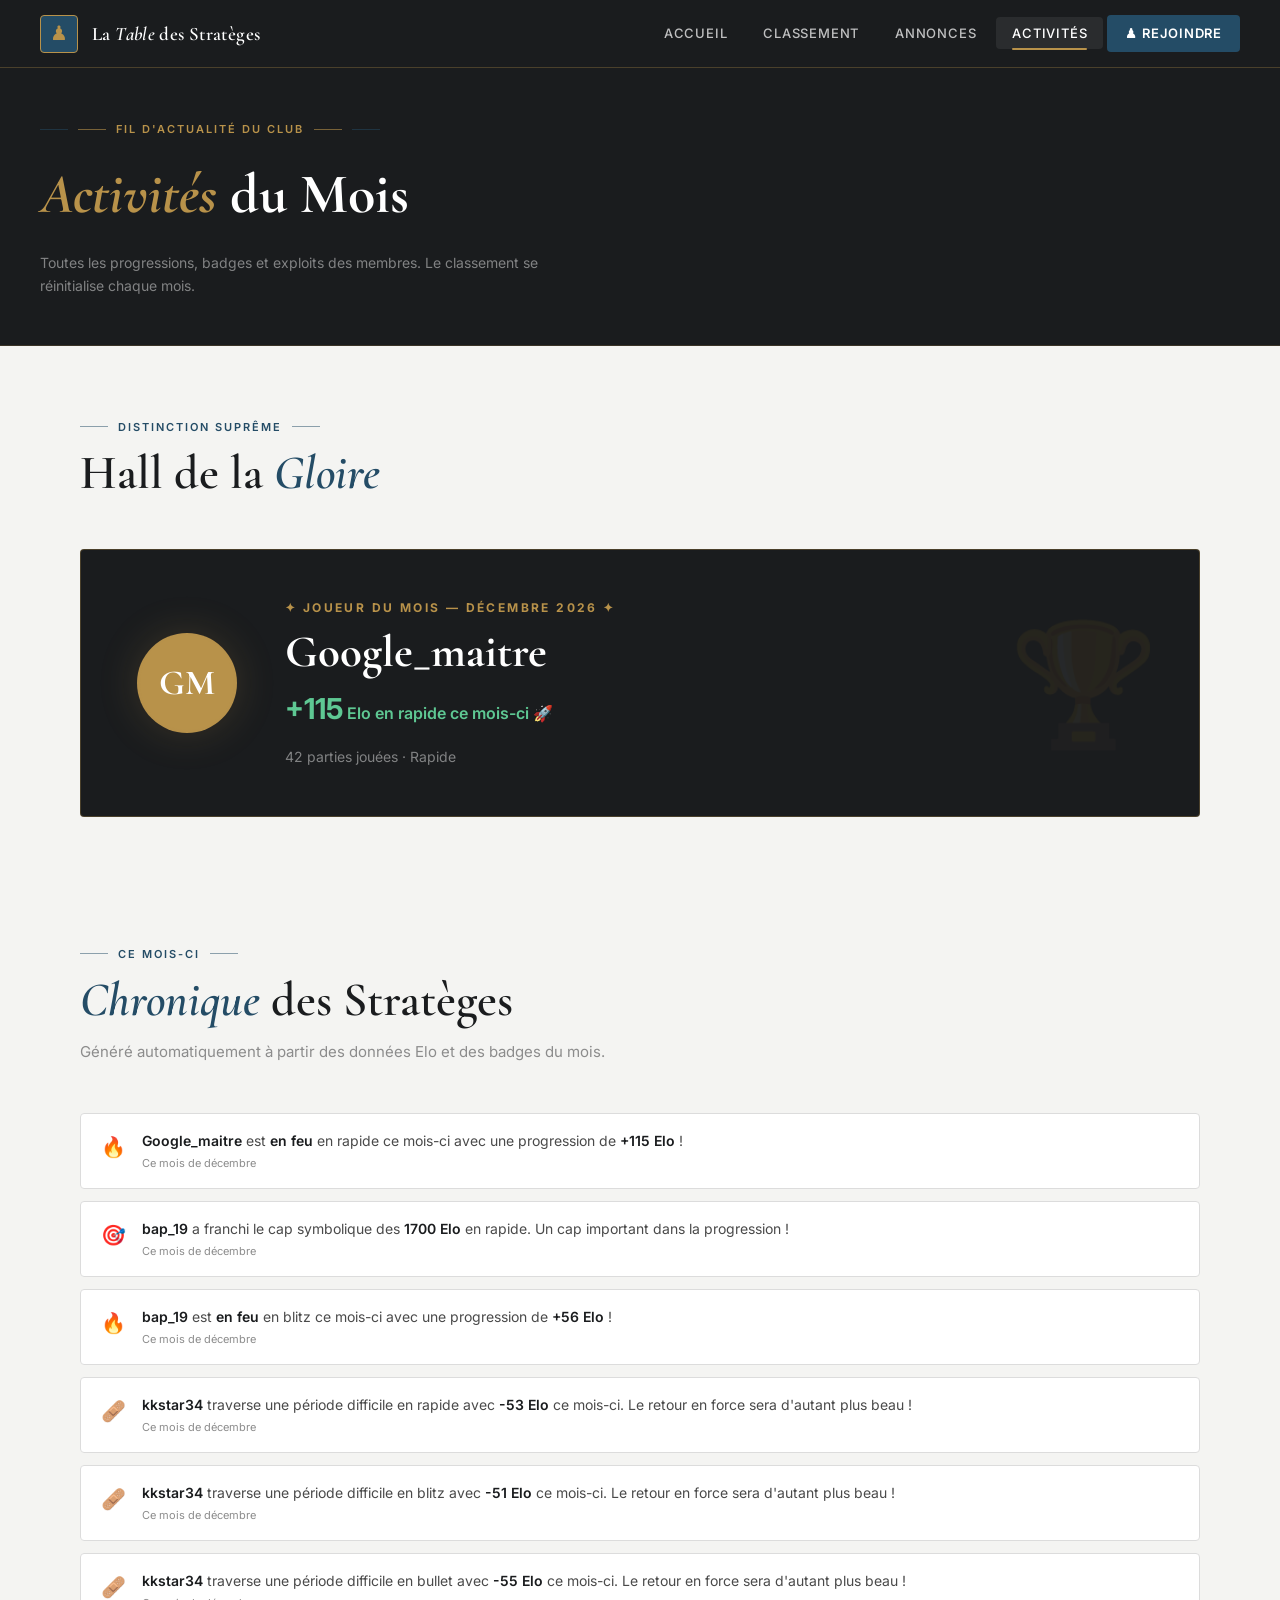
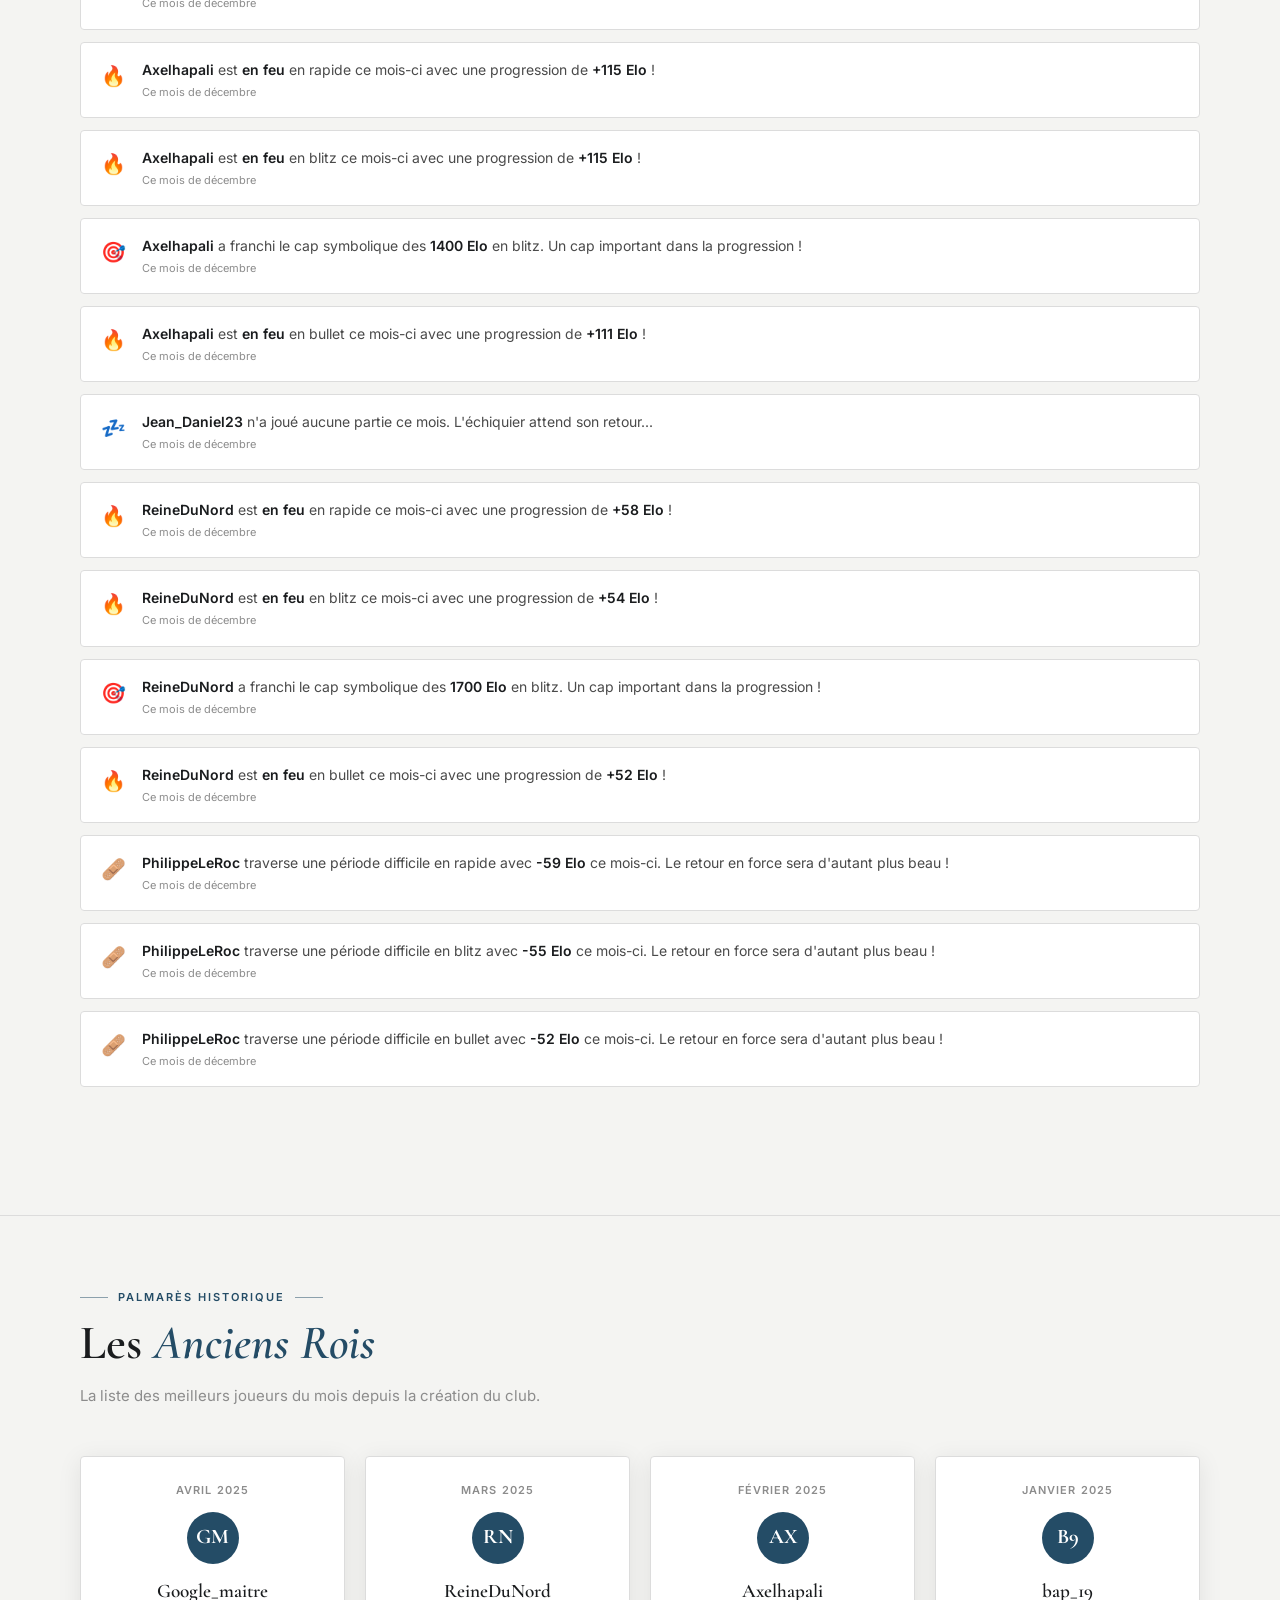
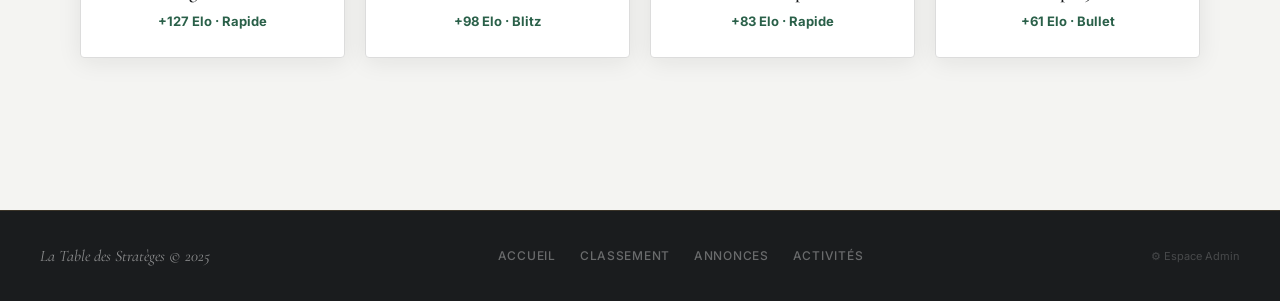
==== activites.html @ 8820d076 "Add files via upload" ====
<!DOCTYPE html>
<html lang="fr">
<head>
  <meta charset="UTF-8">
  <meta name="viewport" content="width=device-width, initial-scale=1.0">
  <title>Activités — La Table des Stratèges</title>
  <meta name="description" content="Flux d'activités mensuel, joueur du mois et hall de la gloire du club.">
  <link rel="stylesheet" href="style.css">
  <link rel="icon" type="image/svg+xml" href="data:image/svg+xml,<svg xmlns='http://www.w3.org/2000/svg' viewBox='0 0 100 100'><text y='.9em' font-size='90'>♟</text></svg>">
</head>
<body>

  <!-- ── NAVBAR ── -->
  <nav class="navbar" role="navigation" aria-label="Navigation principale">
    <div class="navbar-brand">
      <div class="navbar-logo-icon">♟</div>
      <span class="navbar-title">La <em>Table</em> des Stratèges</span>
    </div>
    <button class="navbar-toggle" id="navbar-toggle" aria-label="Menu">☰</button>
    <ul class="navbar-nav" id="navbar-nav">
      <li><a href="index.html">Accueil</a></li>
      <li><a href="classement.html">Classement</a></li>
      <li><a href="annonces.html">Annonces</a></li>
      <li><a href="activites.html">Activités</a></li>
      <li><a href="index.html#whatsapp" class="navbar-cta btn">♟ Rejoindre</a></li>
    </ul>
  </nav>

  <!-- ── EN-TÊTE ── -->
  <div style="background:var(--noir);padding:52px 40px 48px;border-bottom:1px solid rgba(184,146,74,0.2);">
    <div style="max-width:1200px;margin:0 auto;">
      <div class="section-eyebrow" style="color:var(--or);">
        <span style="background:var(--or);width:28px;height:1px;display:inline-block;opacity:.6;"></span>
        Fil d'actualité du club
        <span style="background:var(--or);width:28px;height:1px;display:inline-block;opacity:.6;"></span>
      </div>
      <h1 style="font-family:var(--font-titre);font-size:clamp(2.2rem,5vw,3.5rem);font-weight:700;color:#fff;margin-top:8px;">
        <em style="color:var(--or);font-style:italic;">Activités</em> du Mois
      </h1>
      <p style="color:rgba(255,255,255,0.45);margin-top:10px;font-size:14px;max-width:540px;">
        Toutes les progressions, badges et exploits des membres. Le classement se réinitialise chaque mois.
      </p>
    </div>
  </div>

  <!-- ── JOUEUR DU MOIS ── -->
  <section class="section" style="padding-bottom:0;" aria-labelledby="jdm-heading">
    <div class="container">
      <div class="section-header">
        <div class="section-eyebrow">Distinction suprême</div>
        <h2 class="section-title" id="jdm-heading">
          Hall de la <em>Gloire</em>
        </h2>
      </div>
      <div class="js-zone" id="jdm-container">
        <div style="text-align:center;padding:40px;color:var(--gris-moyen);font-style:italic;">
          Calcul du joueur du mois…
        </div>
      </div>
    </div>
  </section>

  <!-- ── FLUX D'ACTIVITÉ ── -->
  <section class="section" aria-labelledby="flux-heading">
    <div class="container">
      <div class="section-header">
        <div class="section-eyebrow">Ce mois-ci</div>
        <h2 class="section-title" id="flux-heading">
          <em>Chronique</em> des Stratèges
        </h2>
        <p style="color:var(--gris-moyen);margin-top:12px;">
          Généré automatiquement à partir des données Elo et des badges du mois.
        </p>
      </div>
      <div class="activity-feed js-zone" id="flux-activite">
        <div style="text-align:center;padding:40px;color:var(--gris-moyen);font-style:italic;">
          Chargement du flux…
        </div>
      </div>
    </div>
  </section>

  <div class="divider"></div>

  <!-- ── ANCIENS ROIS ── -->
  <section class="section" aria-labelledby="anciens-heading">
    <div class="container">
      <div class="section-header">
        <div class="section-eyebrow">Palmarès historique</div>
        <h2 class="section-title" id="anciens-heading">
          Les <em>Anciens Rois</em>
        </h2>
        <p style="color:var(--gris-moyen);margin-top:12px;">
          La liste des meilleurs joueurs du mois depuis la création du club.
        </p>
      </div>
      <div class="hall-grid js-zone" id="anciens-rois">
        <div style="text-align:center;padding:40px;color:var(--gris-moyen);font-style:italic;grid-column:1/-1;">
          Chargement du palmarès…
        </div>
      </div>
    </div>
  </section>

  <!-- ── FOOTER ── -->
  <footer role="contentinfo">
    <div class="footer-inner">
      <span class="footer-brand">La Table des Stratèges © 2025</span>
      <ul class="footer-links">
        <li><a href="index.html">Accueil</a></li>
        <li><a href="classement.html">Classement</a></li>
        <li><a href="annonces.html">Annonces</a></li>
        <li><a href="activites.html">Activités</a></li>
      </ul>
      <a href="admin.html" class="footer-admin">⚙ Espace Admin</a>
    </div>
  </footer>

  <script src="script.js"></script>
</body>
</html>
---- style.css ----
/* ===================================================================
   LA TABLE DES STRATÈGES — style.css
   Direction Artistique : Néo-Classique Premium
   =================================================================== */

@import url('https://fonts.googleapis.com/css2?family=Cormorant+Garamond:ital,wght@0,300;0,400;0,500;0,600;0,700;1,300;1,400;1,500;1,600;1,700&family=Inter:wght@300;400;500;600;700&display=swap');

/* ── Variables ── */
:root {
  --noir: #1A1C1E;
  --creme: #F4F4F2;
  --bleu: #244C66;
  --bleu-hover: #31668A;
  --bleu-light: #E8F0F6;
  --or: #B8924A;
  --or-light: #D4AC6E;
  --gris-clair: #DCDCDC;
  --gris-moyen: #8C8C8C;
  --gris-text: #4A4A4A;
  --rouge: #8B2635;
  --vert: #2A6049;
  --font-titre: 'Cormorant Garamond', serif;
  --font-corps: 'Inter', sans-serif;
  --ombre: 0 4px 24px rgba(26, 28, 30, 0.08);
  --ombre-forte: 0 8px 40px rgba(26, 28, 30, 0.16);
  --transition: all 0.28s cubic-bezier(0.4, 0, 0.2, 1);
}

/* ── Reset & Base ── */
*, *::before, *::after { box-sizing: border-box; margin: 0; padding: 0; }

html { scroll-behavior: smooth; }

body {
  font-family: var(--font-corps);
  background-color: var(--creme);
  color: var(--gris-text);
  font-size: 15px;
  line-height: 1.65;
  min-height: 100vh;
  -webkit-font-smoothing: antialiased;
}

img { max-width: 100%; display: block; }
a { text-decoration: none; color: inherit; }

/* ── Scrollbar ── */
::-webkit-scrollbar { width: 6px; }
::-webkit-scrollbar-track { background: var(--creme); }
::-webkit-scrollbar-thumb { background: var(--bleu); border-radius: 3px; }

/* ============================
   NAVBAR
   ============================ */
.navbar {
  position: sticky;
  top: 0;
  z-index: 1000;
  background: var(--noir);
  border-bottom: 1px solid rgba(184, 146, 74, 0.3);
  padding: 0 40px;
  height: 68px;
  display: flex;
  align-items: center;
  justify-content: space-between;
  backdrop-filter: blur(10px);
}

.navbar-brand {
  display: flex;
  align-items: center;
  gap: 14px;
}

.navbar-logo-icon {
  width: 38px;
  height: 38px;
  background: var(--bleu);
  border: 1px solid var(--or);
  display: flex;
  align-items: center;
  justify-content: center;
  font-size: 20px;
  color: var(--or);
  border-radius: 4px;
  flex-shrink: 0;
}

.navbar-title {
  font-family: var(--font-titre);
  font-size: 19px;
  font-weight: 600;
  color: #fff;
  letter-spacing: 0.02em;
  white-space: nowrap;
}

.navbar-title span {
  color: var(--or);
  font-style: italic;
}

.navbar-nav {
  display: flex;
  align-items: center;
  gap: 4px;
  list-style: none;
}

.navbar-nav a {
  font-family: var(--font-corps);
  font-size: 13px;
  font-weight: 500;
  color: rgba(255,255,255,0.72);
  letter-spacing: 0.06em;
  text-transform: uppercase;
  padding: 8px 16px;
  border-radius: 4px;
  transition: var(--transition);
  position: relative;
}

.navbar-nav a:hover,
.navbar-nav a.active {
  color: #fff;
  background: rgba(255,255,255,0.07);
}

.navbar-nav a.active::after {
  content: '';
  position: absolute;
  bottom: -1px;
  left: 16px;
  right: 16px;
  height: 2px;
  background: var(--or);
  border-radius: 2px;
}

.navbar-cta {
  background: var(--bleu) !important;
  color: #fff !important;
  font-weight: 600 !important;
  padding: 8px 18px !important;
}

.navbar-cta:hover {
  background: var(--bleu-hover) !important;
}

/* Menu hamburger mobile */
.navbar-toggle {
  display: none;
  background: none;
  border: none;
  cursor: pointer;
  color: #fff;
  font-size: 22px;
  padding: 4px;
}

/* ============================
   FOOTER
   ============================ */
footer {
  background: var(--noir);
  border-top: 1px solid rgba(184, 146, 74, 0.2);
  padding: 32px 40px;
  margin-top: 80px;
}

.footer-inner {
  max-width: 1200px;
  margin: 0 auto;
  display: flex;
  align-items: center;
  justify-content: space-between;
  gap: 20px;
  flex-wrap: wrap;
}

.footer-brand {
  font-family: var(--font-titre);
  font-size: 16px;
  font-style: italic;
  color: rgba(255,255,255,0.5);
}

.footer-links {
  display: flex;
  gap: 24px;
  list-style: none;
}

.footer-links a {
  font-size: 12px;
  font-weight: 500;
  color: rgba(255,255,255,0.35);
  letter-spacing: 0.06em;
  text-transform: uppercase;
  transition: var(--transition);
}

.footer-links a:hover {
  color: var(--or);
}

.footer-admin {
  font-size: 11px;
  color: rgba(255,255,255,0.2);
  transition: var(--transition);
}

.footer-admin:hover {
  color: rgba(255,255,255,0.5);
}

/* ============================
   LAYOUT HELPERS
   ============================ */
.container {
  max-width: 1200px;
  margin: 0 auto;
  padding: 0 40px;
}

.section {
  padding: 72px 0;
}

.section-header {
  margin-bottom: 48px;
}

.section-eyebrow {
  font-family: var(--font-corps);
  font-size: 11px;
  font-weight: 600;
  letter-spacing: 0.18em;
  text-transform: uppercase;
  color: var(--bleu);
  margin-bottom: 10px;
  display: flex;
  align-items: center;
  gap: 10px;
}

.section-eyebrow::before,
.section-eyebrow::after {
  content: '';
  display: block;
  height: 1px;
  width: 28px;
  background: var(--bleu);
  opacity: 0.5;
}

.section-title {
  font-family: var(--font-titre);
  font-size: clamp(2rem, 4vw, 3rem);
  font-weight: 600;
  color: var(--noir);
  line-height: 1.15;
}

.section-title em {
  font-style: italic;
  color: var(--bleu);
}

.divider {
  height: 1px;
  background: var(--gris-clair);
  margin: 0;
}

/* ============================
   BOUTONS
   ============================ */
.btn {
  display: inline-flex;
  align-items: center;
  gap: 8px;
  font-family: var(--font-corps);
  font-size: 13px;
  font-weight: 600;
  letter-spacing: 0.07em;
  text-transform: uppercase;
  border-radius: 4px;
  padding: 13px 28px;
  cursor: pointer;
  border: none;
  transition: var(--transition);
  white-space: nowrap;
}

.btn-primary {
  background: var(--bleu);
  color: #fff;
}

.btn-primary:hover {
  background: var(--bleu-hover);
  transform: translateY(-1px);
  box-shadow: 0 6px 20px rgba(36, 76, 102, 0.4);
}

.btn-outline {
  background: transparent;
  color: var(--bleu);
  border: 1px solid var(--bleu);
}

.btn-outline:hover {
  background: var(--bleu);
  color: #fff;
}

.btn-gold {
  background: var(--or);
  color: #fff;
}

.btn-gold:hover {
  background: var(--or-light);
  transform: translateY(-1px);
}

.btn-lg {
  font-size: 14px;
  padding: 16px 36px;
}

/* ============================
   HERO SECTION
   ============================ */
.hero {
  background: var(--noir);
  padding: 100px 40px 90px;
  position: relative;
  overflow: hidden;
}

.hero::before {
  content: '♟';
  position: absolute;
  right: -40px;
  top: 50%;
  transform: translateY(-50%);
  font-size: 500px;
  color: rgba(255,255,255,0.02);
  line-height: 1;
  pointer-events: none;
  user-select: none;
}

.hero-pattern {
  position: absolute;
  inset: 0;
  background-image: 
    linear-gradient(rgba(184,146,74,0.04) 1px, transparent 1px),
    linear-gradient(90deg, rgba(184,146,74,0.04) 1px, transparent 1px);
  background-size: 60px 60px;
  pointer-events: none;
}

.hero-inner {
  max-width: 1200px;
  margin: 0 auto;
  position: relative;
  z-index: 1;
}

.hero-eyebrow {
  font-size: 11px;
  font-weight: 600;
  letter-spacing: 0.2em;
  text-transform: uppercase;
  color: var(--or);
  margin-bottom: 20px;
  display: flex;
  align-items: center;
  gap: 12px;
}

.hero-eyebrow span {
  display: inline-block;
  width: 40px;
  height: 1px;
  background: var(--or);
  opacity: 0.6;
}

.hero-title {
  font-family: var(--font-titre);
  font-size: clamp(3rem, 7vw, 5.5rem);
  font-weight: 700;
  color: #fff;
  line-height: 1.05;
  margin-bottom: 28px;
  max-width: 760px;
}

.hero-title em {
  font-style: italic;
  color: var(--or);
}

.hero-quote {
  font-family: var(--font-titre);
  font-size: 1.2rem;
  font-style: italic;
  color: rgba(255,255,255,0.5);
  margin-bottom: 44px;
  max-width: 520px;
  border-left: 2px solid var(--or);
  padding-left: 20px;
}

.hero-quote cite {
  display: block;
  font-family: var(--font-corps);
  font-size: 11px;
  font-style: normal;
  font-weight: 500;
  letter-spacing: 0.1em;
  text-transform: uppercase;
  color: rgba(255,255,255,0.3);
  margin-top: 8px;
}

.hero-actions {
  display: flex;
  gap: 16px;
  flex-wrap: wrap;
  align-items: center;
}

.hero-stat {
  display: flex;
  align-items: center;
  gap: 10px;
  color: rgba(255,255,255,0.45);
  font-size: 13px;
}

.hero-stat strong {
  color: rgba(255,255,255,0.9);
  font-weight: 600;
  font-size: 15px;
}

/* ============================
   PODIUM SECTION (Accueil)
   ============================ */
.podium-grid {
  display: grid;
  grid-template-columns: repeat(3, 1fr);
  gap: 28px;
}

.podium-card {
  background: #fff;
  border: 1px solid var(--gris-clair);
  border-radius: 4px;
  overflow: hidden;
  box-shadow: var(--ombre);
  transition: var(--transition);
}

.podium-card:hover {
  transform: translateY(-4px);
  box-shadow: var(--ombre-forte);
}

.podium-card-header {
  background: var(--noir);
  padding: 14px 20px;
  display: flex;
  align-items: center;
  justify-content: space-between;
}

.podium-cadence-name {
  font-family: var(--font-corps);
  font-size: 11px;
  font-weight: 700;
  letter-spacing: 0.15em;
  text-transform: uppercase;
  color: rgba(255,255,255,0.6);
}

.podium-cadence-icon {
  font-size: 18px;
}

.podium-entries {
  padding: 20px;
  display: flex;
  flex-direction: column;
  gap: 12px;
}

.podium-entry {
  display: flex;
  align-items: center;
  gap: 14px;
  padding: 10px 14px;
  border-radius: 4px;
  background: var(--creme);
  border: 1px solid var(--gris-clair);
}

.podium-entry.rank-1 {
  background: linear-gradient(135deg, #FDF6E3 0%, #F5E6C0 100%);
  border-color: var(--or);
}

.podium-rank {
  font-family: var(--font-titre);
  font-size: 1.4rem;
  font-weight: 700;
  color: var(--gris-moyen);
  min-width: 24px;
}

.podium-entry.rank-1 .podium-rank { color: var(--or); }
.podium-entry.rank-2 .podium-rank { color: var(--gris-moyen); }
.podium-entry.rank-3 .podium-rank { color: #8B6948; }

.podium-avatar {
  width: 36px;
  height: 36px;
  border-radius: 50%;
  background: var(--bleu);
  color: #fff;
  display: flex;
  align-items: center;
  justify-content: center;
  font-size: 11px;
  font-weight: 700;
  flex-shrink: 0;
}

.podium-entry.rank-1 .podium-avatar { background: var(--or); }

.podium-info { flex: 1; min-width: 0; }

.podium-pseudo {
  font-weight: 600;
  font-size: 13px;
  color: var(--noir);
  white-space: nowrap;
  overflow: hidden;
  text-overflow: ellipsis;
}

.podium-elo {
  font-size: 12px;
  color: var(--gris-moyen);
}

/* ============================
   CHAMPIONSHIP SECTION (Accueil)
   ============================ */
.championship-block {
  background: var(--noir);
  border: 1px solid rgba(184,146,74,0.3);
  border-radius: 4px;
  padding: 56px;
  display: grid;
  grid-template-columns: 1fr auto 1fr;
  gap: 40px;
  align-items: center;
  position: relative;
  overflow: hidden;
}

.championship-block::before {
  content: '';
  position: absolute;
  inset: 0;
  background: radial-gradient(ellipse at 50% 0%, rgba(184,146,74,0.06) 0%, transparent 70%);
  pointer-events: none;
}

.champ-slot {
  display: flex;
  flex-direction: column;
  align-items: center;
  text-align: center;
  gap: 16px;
}

.champ-label {
  font-size: 10px;
  font-weight: 700;
  letter-spacing: 0.2em;
  text-transform: uppercase;
  color: var(--or);
  padding: 4px 12px;
  border: 1px solid rgba(184,146,74,0.3);
  border-radius: 2px;
}

.champ-avatar-big {
  width: 88px;
  height: 88px;
  border-radius: 50%;
  background: var(--bleu);
  border: 3px solid var(--or);
  display: flex;
  align-items: center;
  justify-content: center;
  font-family: var(--font-titre);
  font-size: 2rem;
  font-weight: 700;
  color: var(--or);
}

.champ-pseudo {
  font-family: var(--font-titre);
  font-size: 1.8rem;
  font-weight: 700;
  color: #fff;
}

.champ-elo {
  font-size: 13px;
  color: rgba(255,255,255,0.5);
}

.champ-date {
  font-size: 11px;
  color: rgba(255,255,255,0.3);
  font-style: italic;
}

.champ-separator {
  display: flex;
  flex-direction: column;
  align-items: center;
  gap: 12px;
}

.champ-vs {
  font-family: var(--font-titre);
  font-size: 3.5rem;
  font-weight: 700;
  font-style: italic;
  color: rgba(255,255,255,0.15);
  line-height: 1;
}

.champ-vs-line {
  width: 1px;
  height: 80px;
  background: linear-gradient(to bottom, transparent, rgba(184,146,74,0.4), transparent);
}

.challenger-slot {
  border: 2px dashed rgba(255,255,255,0.12);
  border-radius: 4px;
  padding: 32px;
}

.challenger-avatar {
  width: 88px;
  height: 88px;
  border-radius: 50%;
  background: rgba(255,255,255,0.04);
  border: 2px dashed rgba(255,255,255,0.15);
  display: flex;
  align-items: center;
  justify-content: center;
  font-size: 2.5rem;
}

.challenger-text {
  font-family: var(--font-titre);
  font-size: 1rem;
  font-style: italic;
  color: rgba(255,255,255,0.3);
  text-align: center;
  line-height: 1.5;
}

.challenger-tag {
  font-size: 11px;
  font-weight: 600;
  letter-spacing: 0.08em;
  color: var(--bleu-hover);
  background: rgba(36,76,102,0.2);
  border: 1px solid rgba(49,102,138,0.3);
  border-radius: 2px;
  padding: 4px 10px;
}

/* ============================
   CLASSEMENT TABLE
   ============================ */
.tabs {
  display: flex;
  gap: 0;
  border-bottom: 1px solid var(--gris-clair);
  margin-bottom: 32px;
}

.tab-btn {
  font-family: var(--font-corps);
  font-size: 13px;
  font-weight: 600;
  letter-spacing: 0.08em;
  text-transform: uppercase;
  color: var(--gris-moyen);
  background: none;
  border: none;
  border-bottom: 2px solid transparent;
  padding: 14px 28px;
  cursor: pointer;
  transition: var(--transition);
  display: flex;
  align-items: center;
  gap: 8px;
}

.tab-btn:hover {
  color: var(--noir);
}

.tab-btn.active {
  color: var(--bleu);
  border-bottom-color: var(--bleu);
}

.search-bar-wrap {
  position: relative;
  max-width: 320px;
  margin-bottom: 28px;
}

.search-bar {
  width: 100%;
  font-family: var(--font-corps);
  font-size: 14px;
  padding: 10px 16px 10px 40px;
  border: 1px solid var(--gris-clair);
  border-radius: 4px;
  background: #fff;
  color: var(--noir);
  outline: none;
  transition: var(--transition);
}

.search-bar:focus {
  border-color: var(--bleu);
  box-shadow: 0 0 0 3px rgba(36,76,102,0.08);
}

.search-icon {
  position: absolute;
  left: 13px;
  top: 50%;
  transform: translateY(-50%);
  color: var(--gris-moyen);
  font-size: 15px;
  pointer-events: none;
}

.table-wrap {
  background: #fff;
  border: 1px solid var(--gris-clair);
  border-radius: 4px;
  overflow: hidden;
  box-shadow: var(--ombre);
}

table {
  width: 100%;
  border-collapse: collapse;
}

thead th {
  background: var(--noir);
  color: rgba(255,255,255,0.55);
  font-size: 10px;
  font-weight: 700;
  letter-spacing: 0.14em;
  text-transform: uppercase;
  padding: 14px 20px;
  text-align: left;
  white-space: nowrap;
}

tbody tr {
  border-bottom: 1px solid var(--gris-clair);
  transition: var(--transition);
  cursor: default;
}

tbody tr:last-child { border-bottom: none; }

tbody tr:hover {
  background: var(--bleu-light);
}

tbody td {
  padding: 14px 20px;
  font-size: 14px;
  color: var(--gris-text);
  vertical-align: middle;
}

.rank-cell {
  font-family: var(--font-titre);
  font-size: 1.3rem;
  font-weight: 700;
  color: var(--gris-moyen);
  min-width: 50px;
}

.rank-gold { color: var(--or) !important; }
.rank-silver { color: #9E9E9E !important; }
.rank-bronze { color: #8B6948 !important; }

.player-cell {
  display: flex;
  align-items: center;
  gap: 12px;
}

.table-avatar {
  width: 40px;
  height: 40px;
  border-radius: 50%;
  background: var(--bleu);
  color: #fff;
  display: flex;
  align-items: center;
  justify-content: center;
  font-size: 12px;
  font-weight: 700;
  flex-shrink: 0;
}

.table-pseudo {
  font-weight: 600;
  color: var(--noir);
  font-size: 14px;
}

.badges-row {
  display: flex;
  gap: 4px;
  margin-top: 2px;
  flex-wrap: wrap;
}

.badge {
  font-size: 14px;
  line-height: 1;
}

.badge[title] { cursor: help; }

.evo-cell {
  font-weight: 600;
  font-size: 13px;
  white-space: nowrap;
}

.evo-pos { color: var(--vert); }
.evo-neg { color: var(--rouge); }
.evo-zero { color: var(--gris-moyen); }

.elo-cell {
  font-family: var(--font-corps);
  font-size: 15px;
  font-weight: 700;
  color: var(--noir);
}

.result-dot {
  display: inline-block;
  width: 10px;
  height: 10px;
  border-radius: 50%;
}

.result-victoire { background: var(--vert); }
.result-defaite { background: var(--rouge); }
.result-null { background: var(--gris-moyen); }

/* ============================
   ANNONCES
   ============================ */
.annonces-grid {
  display: flex;
  flex-direction: column;
  gap: 20px;
}

.annonce-card {
  background: #fff;
  border: 1px solid var(--gris-clair);
  border-radius: 4px;
  padding: 28px 32px;
  box-shadow: var(--ombre);
  transition: var(--transition);
  border-left: 4px solid var(--gris-clair);
}

.annonce-card:hover {
  transform: translateX(4px);
  box-shadow: var(--ombre-forte);
}

.annonce-card.cat-important { border-left-color: var(--rouge); }
.annonce-card.cat-tournoi { border-left-color: var(--or); }
.annonce-card.cat-duel { border-left-color: var(--bleu); }

.annonce-meta {
  display: flex;
  align-items: center;
  gap: 16px;
  margin-bottom: 12px;
  flex-wrap: wrap;
}

.annonce-badge {
  font-size: 11px;
  font-weight: 700;
  letter-spacing: 0.07em;
  text-transform: uppercase;
  padding: 3px 10px;
  border-radius: 2px;
}

.badge-important { background: #FDECEA; color: var(--rouge); }
.badge-tournoi { background: #FDF6E3; color: #8B6600; }
.badge-duel { background: var(--bleu-light); color: var(--bleu); }

.annonce-date {
  font-size: 12px;
  color: var(--gris-moyen);
  font-weight: 500;
}

.annonce-auteur {
  font-size: 12px;
  color: var(--gris-moyen);
}

.annonce-titre {
  font-family: var(--font-titre);
  font-size: 1.5rem;
  font-weight: 600;
  color: var(--noir);
  margin-bottom: 10px;
  line-height: 1.2;
}

.annonce-texte {
  font-size: 14px;
  line-height: 1.7;
  color: var(--gris-text);
}

/* ============================
   ACTIVITÉS
   ============================ */
.joueur-du-mois {
  background: var(--noir);
  border: 1px solid rgba(184,146,74,0.3);
  border-radius: 4px;
  padding: 48px 56px;
  display: flex;
  align-items: center;
  gap: 48px;
  position: relative;
  overflow: hidden;
  margin-bottom: 56px;
}

.joueur-du-mois::before {
  content: '🏆';
  position: absolute;
  right: 40px;
  top: 50%;
  transform: translateY(-50%);
  font-size: 120px;
  opacity: 0.05;
  pointer-events: none;
}

.jdm-avatar {
  width: 100px;
  height: 100px;
  border-radius: 50%;
  background: var(--or);
  border: 3px solid rgba(184,146,74,0.5);
  display: flex;
  align-items: center;
  justify-content: center;
  font-family: var(--font-titre);
  font-size: 2.2rem;
  font-weight: 700;
  color: #fff;
  flex-shrink: 0;
  box-shadow: 0 0 40px rgba(184,146,74,0.2);
}

.jdm-content { flex: 1; }

.jdm-crown {
  font-size: 12px;
  font-weight: 700;
  letter-spacing: 0.2em;
  text-transform: uppercase;
  color: var(--or);
  margin-bottom: 10px;
}

.jdm-pseudo {
  font-family: var(--font-titre);
  font-size: 2.8rem;
  font-weight: 700;
  color: #fff;
  line-height: 1.1;
  margin-bottom: 8px;
}

.jdm-gain {
  font-family: var(--font-corps);
  font-size: 1rem;
  font-weight: 600;
  color: #5EC893;
}

.jdm-gain span {
  font-size: 1.8rem;
  font-weight: 700;
}

.activity-feed {
  display: flex;
  flex-direction: column;
  gap: 12px;
  margin-bottom: 56px;
}

.activity-item {
  display: flex;
  align-items: flex-start;
  gap: 16px;
  padding: 16px 20px;
  background: #fff;
  border: 1px solid var(--gris-clair);
  border-radius: 4px;
  transition: var(--transition);
}

.activity-item:hover {
  border-color: var(--bleu);
  background: var(--bleu-light);
}

.activity-icon {
  font-size: 20px;
  flex-shrink: 0;
  margin-top: 1px;
}

.activity-text {
  font-size: 14px;
  color: var(--gris-text);
  line-height: 1.5;
}

.activity-text strong {
  color: var(--noir);
  font-weight: 600;
}

.activity-time {
  font-size: 11px;
  color: var(--gris-moyen);
  margin-top: 3px;
}

/* Hall de la Gloire historique */
.hall-grid {
  display: grid;
  grid-template-columns: repeat(auto-fill, minmax(220px, 1fr));
  gap: 20px;
}

.hall-card {
  background: #fff;
  border: 1px solid var(--gris-clair);
  border-radius: 4px;
  padding: 24px;
  text-align: center;
  box-shadow: var(--ombre);
  transition: var(--transition);
}

.hall-card:hover {
  transform: translateY(-3px);
  box-shadow: var(--ombre-forte);
}

.hall-mois {
  font-size: 11px;
  font-weight: 600;
  letter-spacing: 0.1em;
  text-transform: uppercase;
  color: var(--gris-moyen);
  margin-bottom: 12px;
}

.hall-avatar {
  width: 52px;
  height: 52px;
  border-radius: 50%;
  background: var(--bleu);
  color: #fff;
  display: flex;
  align-items: center;
  justify-content: center;
  font-family: var(--font-titre);
  font-size: 1.3rem;
  font-weight: 700;
  margin: 0 auto 12px;
}

.hall-pseudo {
  font-family: var(--font-titre);
  font-size: 1.2rem;
  font-weight: 600;
  color: var(--noir);
  margin-bottom: 4px;
}

.hall-gain {
  font-size: 13px;
  font-weight: 700;
  color: var(--vert);
}

/* ============================
   ADMIN PAGE
   ============================ */
.admin-login {
  min-height: 80vh;
  display: flex;
  align-items: center;
  justify-content: center;
  padding: 40px;
}

.admin-card {
  background: #fff;
  border: 1px solid var(--gris-clair);
  border-radius: 4px;
  padding: 52px 48px;
  width: 100%;
  max-width: 420px;
  box-shadow: var(--ombre-forte);
}

.admin-title {
  font-family: var(--font-titre);
  font-size: 2rem;
  font-weight: 600;
  color: var(--noir);
  margin-bottom: 8px;
}

.admin-sub {
  font-size: 13px;
  color: var(--gris-moyen);
  margin-bottom: 36px;
}

.form-group {
  margin-bottom: 20px;
}

.form-label {
  display: block;
  font-size: 12px;
  font-weight: 600;
  letter-spacing: 0.07em;
  text-transform: uppercase;
  color: var(--gris-text);
  margin-bottom: 8px;
}

.form-control {
  width: 100%;
  font-family: var(--font-corps);
  font-size: 14px;
  padding: 12px 16px;
  border: 1px solid var(--gris-clair);
  border-radius: 4px;
  background: var(--creme);
  color: var(--noir);
  outline: none;
  transition: var(--transition);
}

.form-control:focus {
  border-color: var(--bleu);
  box-shadow: 0 0 0 3px rgba(36,76,102,0.08);
  background: #fff;
}

/* ============================
   ANIMATIONS
   ============================ */
@keyframes fadeInUp {
  from { opacity: 0; transform: translateY(20px); }
  to   { opacity: 1; transform: translateY(0); }
}

@keyframes pulse-gold {
  0%, 100% { box-shadow: 0 0 0 0 rgba(184,146,74,0.3); }
  50% { box-shadow: 0 0 0 10px rgba(184,146,74,0); }
}

.animate-in {
  animation: fadeInUp 0.5s ease forwards;
}

.champion-pulse {
  animation: pulse-gold 2.5s infinite;
}

/* ============================
   UTILITAIRES
   ============================ */
.text-center { text-align: center; }
.text-right { text-align: right; }
.mt-8 { margin-top: 8px; }
.mt-16 { margin-top: 16px; }
.mt-24 { margin-top: 24px; }
.mt-40 { margin-top: 40px; }
.mb-8 { margin-bottom: 8px; }
.mb-16 { margin-bottom: 16px; }
.mb-24 { margin-bottom: 24px; }
.mb-40 { margin-bottom: 40px; }
.d-flex { display: flex; }
.align-center { align-items: center; }
.justify-between { justify-content: space-between; }
.gap-12 { gap: 12px; }
.gap-16 { gap: 16px; }
.hidden { display: none !important; }

/* ============================
   RESPONSIVE
   ============================ */
@media (max-width: 900px) {
  .navbar { padding: 0 20px; }
  .navbar-nav { display: none; }
  .navbar-nav.open { 
    display: flex;
    flex-direction: column;
    position: fixed;
    top: 68px;
    left: 0; right: 0;
    background: var(--noir);
    padding: 20px;
    gap: 4px;
    border-bottom: 1px solid rgba(184,146,74,0.2);
    z-index: 999;
  }
  .navbar-toggle { display: block; }
  .container { padding: 0 20px; }
  .hero { padding: 60px 20px; }
  .podium-grid { grid-template-columns: 1fr; }
  .championship-block { 
    grid-template-columns: 1fr;
    padding: 32px 24px;
    gap: 24px;
  }
  .champ-separator { flex-direction: row; }
  .champ-vs-line { width: 80px; height: 1px; }
  .hall-grid { grid-template-columns: repeat(2, 1fr); }
  .joueur-du-mois { flex-direction: column; padding: 32px 24px; gap: 24px; text-align: center; }
  .footer-inner { flex-direction: column; text-align: center; }
  .section { padding: 48px 0; }
  thead th:nth-child(3),
  tbody td:nth-child(3) { display: none; }
}

@media (max-width: 600px) {
  .hero-title { font-size: 2.8rem; }
  .section-title { font-size: 2rem; }
  .annonce-card { padding: 20px; }
  .admin-card { padding: 32px 24px; }
  .hall-grid { grid-template-columns: 1fr; }
  thead th:nth-child(5),
  tbody td:nth-child(5) { display: none; }
  .championship-block { padding: 24px 16px; }
}
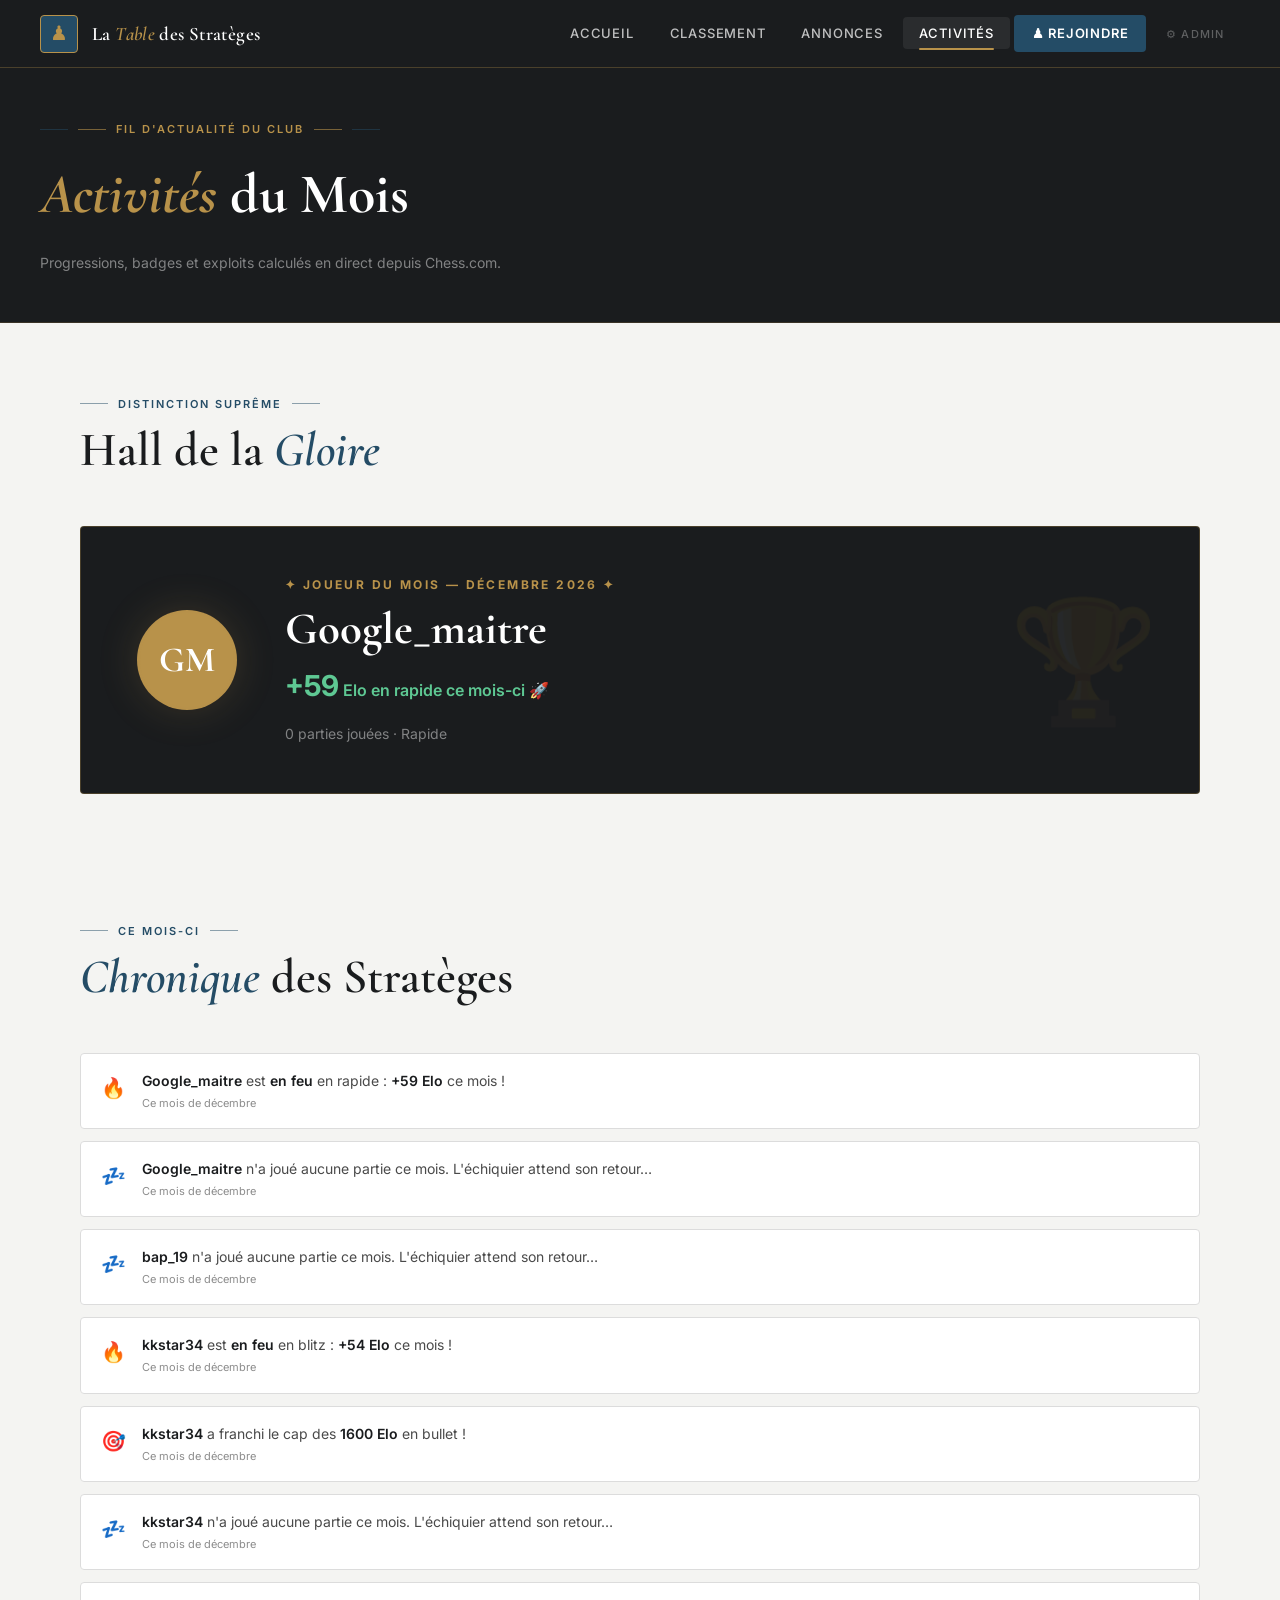
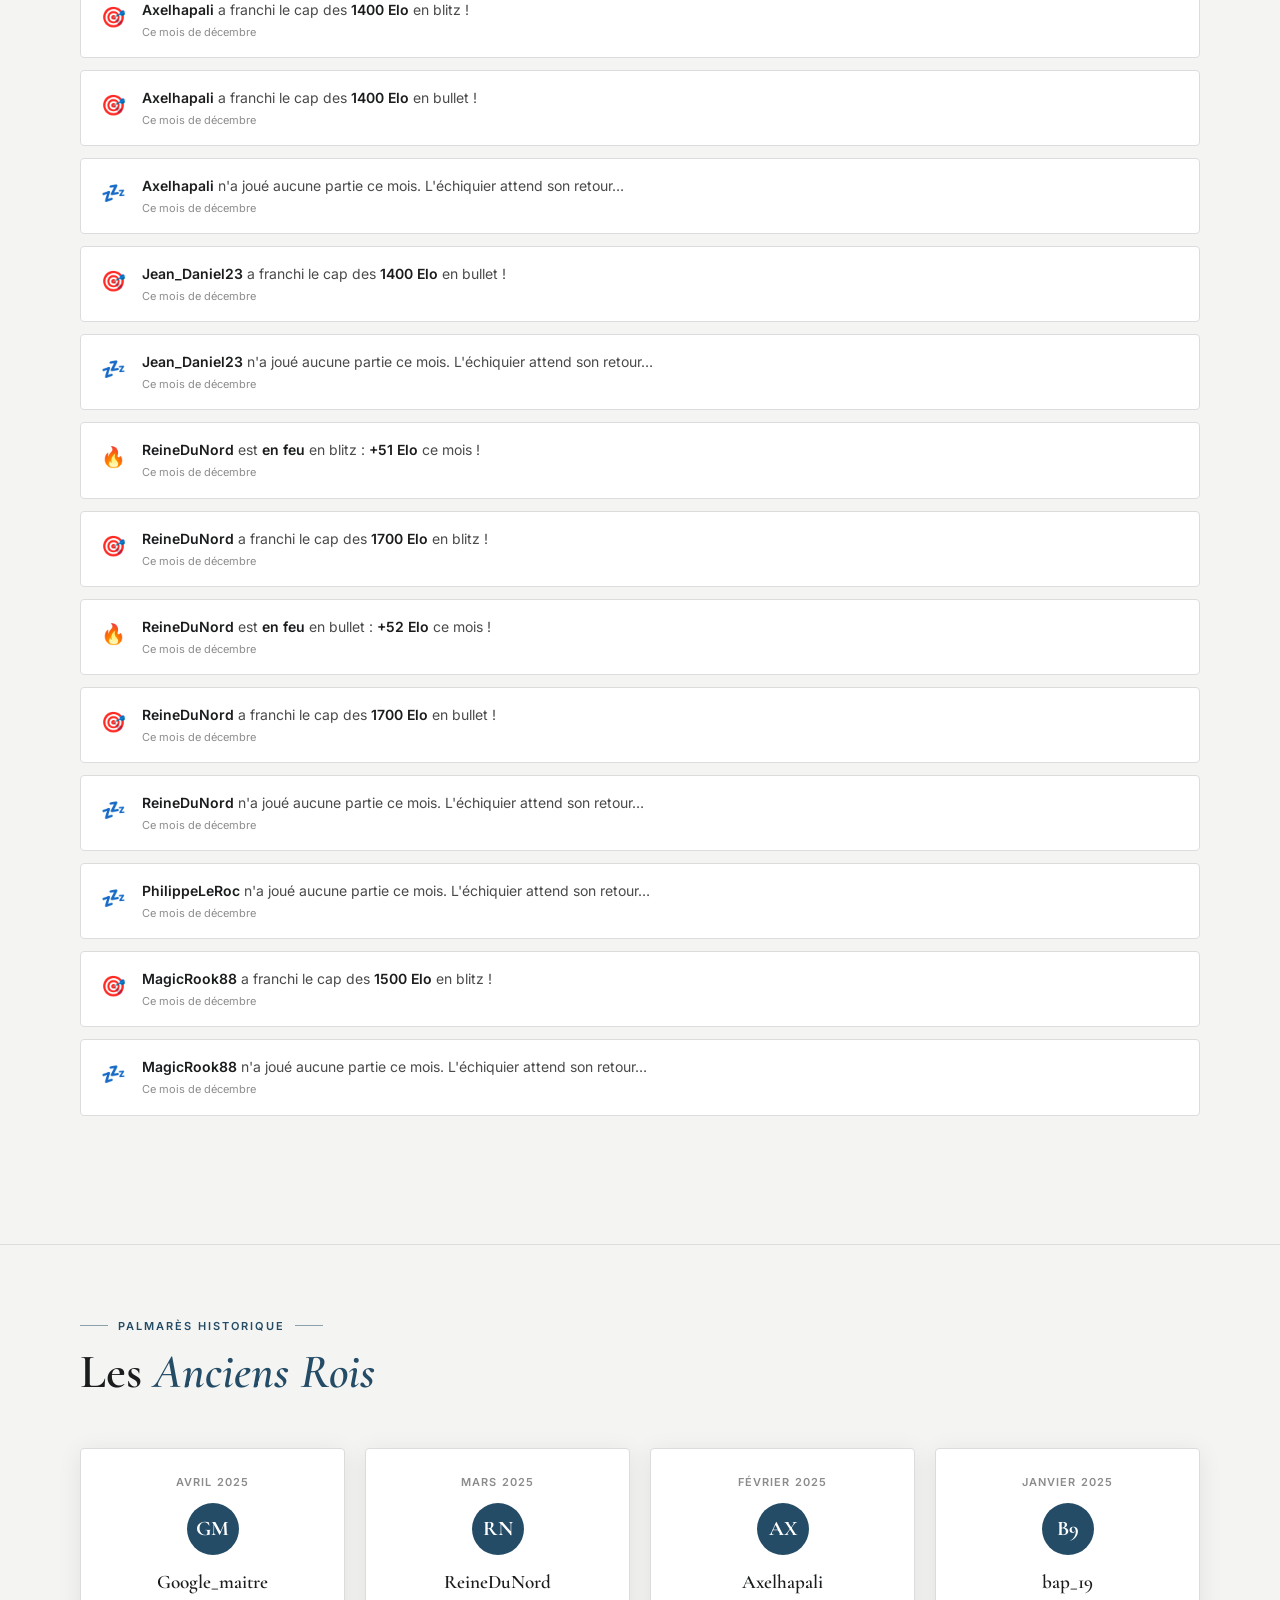
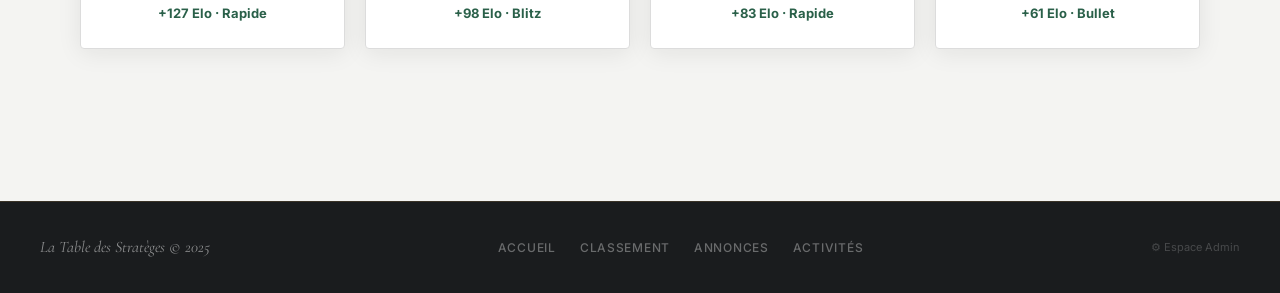
==== commit 261a3e9c: "Add files via upload" ====
--- a/activites.html
+++ b/activites.html
@@ -4,118 +4,94 @@
   <meta charset="UTF-8">
   <meta name="viewport" content="width=device-width, initial-scale=1.0">
   <title>Activités — La Table des Stratèges</title>
-  <meta name="description" content="Flux d'activités mensuel, joueur du mois et hall de la gloire du club.">
   <link rel="stylesheet" href="style.css">
   <link rel="icon" type="image/svg+xml" href="data:image/svg+xml,<svg xmlns='http://www.w3.org/2000/svg' viewBox='0 0 100 100'><text y='.9em' font-size='90'>♟</text></svg>">
 </head>
 <body>
 
-  <!-- ── NAVBAR ── -->
-  <nav class="navbar" role="navigation" aria-label="Navigation principale">
-    <div class="navbar-brand">
-      <div class="navbar-logo-icon">♟</div>
-      <span class="navbar-title">La <em>Table</em> des Stratèges</span>
+<nav class="navbar" role="navigation">
+  <div class="navbar-brand">
+    <div class="navbar-logo-icon">♟</div>
+    <span class="navbar-title">La <em>Table</em> des Stratèges</span>
+  </div>
+  <button class="navbar-toggle" id="navbar-toggle" aria-label="Ouvrir le menu" aria-expanded="false">☰</button>
+  <ul class="navbar-nav" id="navbar-nav">
+    <li><a href="index.html">Accueil</a></li>
+    <li><a href="classement.html">Classement</a></li>
+    <li><a href="annonces.html">Annonces</a></li>
+    <li><a href="activites.html">Activités</a></li>
+    <li><a href="index.html#whatsapp" class="navbar-cta btn">♟ Rejoindre</a></li>
+    <li><a href="admin.html" class="nav-admin">⚙ Admin</a></li>
+  </ul>
+</nav>
+
+<div style="background:var(--noir);padding:52px 40px 48px;border-bottom:1px solid rgba(184,146,74,.2);">
+  <div style="max-width:1200px;margin:0 auto;">
+    <div class="section-eyebrow" style="color:var(--or);">
+      <span style="background:var(--or);width:28px;height:1px;display:inline-block;opacity:.6;"></span>
+      Fil d'actualité du club
+      <span style="background:var(--or);width:28px;height:1px;display:inline-block;opacity:.6;"></span>
     </div>
-    <button class="navbar-toggle" id="navbar-toggle" aria-label="Menu">☰</button>
-    <ul class="navbar-nav" id="navbar-nav">
+    <h1 style="font-family:var(--font-titre);font-size:clamp(2.2rem,5vw,3.5rem);font-weight:700;color:#fff;margin-top:8px;">
+      <em style="color:var(--or);font-style:italic;">Activités</em> du Mois
+    </h1>
+    <p style="color:rgba(255,255,255,.45);margin-top:10px;font-size:14px;max-width:540px;">
+      Progressions, badges et exploits calculés en direct depuis Chess.com.
+    </p>
+  </div>
+</div>
+
+<section class="section" style="padding-bottom:0;">
+  <div class="container">
+    <div class="section-header">
+      <div class="section-eyebrow">Distinction suprême</div>
+      <h2 class="section-title">Hall de la <em>Gloire</em></h2>
+    </div>
+    <div class="js-zone" id="jdm-container">
+      <div class="api-loader"><div class="spinner"></div><p>Calcul en cours…</p></div>
+    </div>
+  </div>
+</section>
+
+<section class="section">
+  <div class="container">
+    <div class="section-header">
+      <div class="section-eyebrow">Ce mois-ci</div>
+      <h2 class="section-title"><em>Chronique</em> des Stratèges</h2>
+    </div>
+    <div class="activity-feed js-zone" id="flux-activite">
+      <div class="api-loader"><div class="spinner"></div><p>Chargement du flux…</p></div>
+    </div>
+  </div>
+</section>
+
+<div class="divider"></div>
+
+<section class="section">
+  <div class="container">
+    <div class="section-header">
+      <div class="section-eyebrow">Palmarès historique</div>
+      <h2 class="section-title">Les <em>Anciens Rois</em></h2>
+    </div>
+    <div class="hall-grid js-zone" id="anciens-rois">
+      <div class="api-loader" style="grid-column:1/-1;"><div class="spinner"></div><p>Chargement…</p></div>
+    </div>
+  </div>
+</section>
+
+<footer role="contentinfo">
+  <div class="footer-inner">
+    <span class="footer-brand">La Table des Stratèges © 2025</span>
+    <ul class="footer-links">
       <li><a href="index.html">Accueil</a></li>
       <li><a href="classement.html">Classement</a></li>
       <li><a href="annonces.html">Annonces</a></li>
       <li><a href="activites.html">Activités</a></li>
-      <li><a href="index.html#whatsapp" class="navbar-cta btn">♟ Rejoindre</a></li>
     </ul>
-  </nav>
+    <a href="admin.html" class="footer-admin">⚙ Espace Admin</a>
+  </div>
+</footer>
 
-  <!-- ── EN-TÊTE ── -->
-  <div style="background:var(--noir);padding:52px 40px 48px;border-bottom:1px solid rgba(184,146,74,0.2);">
-    <div style="max-width:1200px;margin:0 auto;">
-      <div class="section-eyebrow" style="color:var(--or);">
-        <span style="background:var(--or);width:28px;height:1px;display:inline-block;opacity:.6;"></span>
-        Fil d'actualité du club
-        <span style="background:var(--or);width:28px;height:1px;display:inline-block;opacity:.6;"></span>
-      </div>
-      <h1 style="font-family:var(--font-titre);font-size:clamp(2.2rem,5vw,3.5rem);font-weight:700;color:#fff;margin-top:8px;">
-        <em style="color:var(--or);font-style:italic;">Activités</em> du Mois
-      </h1>
-      <p style="color:rgba(255,255,255,0.45);margin-top:10px;font-size:14px;max-width:540px;">
-        Toutes les progressions, badges et exploits des membres. Le classement se réinitialise chaque mois.
-      </p>
-    </div>
-  </div>
-
-  <!-- ── JOUEUR DU MOIS ── -->
-  <section class="section" style="padding-bottom:0;" aria-labelledby="jdm-heading">
-    <div class="container">
-      <div class="section-header">
-        <div class="section-eyebrow">Distinction suprême</div>
-        <h2 class="section-title" id="jdm-heading">
-          Hall de la <em>Gloire</em>
-        </h2>
-      </div>
-      <div class="js-zone" id="jdm-container">
-        <div style="text-align:center;padding:40px;color:var(--gris-moyen);font-style:italic;">
-          Calcul du joueur du mois…
-        </div>
-      </div>
-    </div>
-  </section>
-
-  <!-- ── FLUX D'ACTIVITÉ ── -->
-  <section class="section" aria-labelledby="flux-heading">
-    <div class="container">
-      <div class="section-header">
-        <div class="section-eyebrow">Ce mois-ci</div>
-        <h2 class="section-title" id="flux-heading">
-          <em>Chronique</em> des Stratèges
-        </h2>
-        <p style="color:var(--gris-moyen);margin-top:12px;">
-          Généré automatiquement à partir des données Elo et des badges du mois.
-        </p>
-      </div>
-      <div class="activity-feed js-zone" id="flux-activite">
-        <div style="text-align:center;padding:40px;color:var(--gris-moyen);font-style:italic;">
-          Chargement du flux…
-        </div>
-      </div>
-    </div>
-  </section>
-
-  <div class="divider"></div>
-
-  <!-- ── ANCIENS ROIS ── -->
-  <section class="section" aria-labelledby="anciens-heading">
-    <div class="container">
-      <div class="section-header">
-        <div class="section-eyebrow">Palmarès historique</div>
-        <h2 class="section-title" id="anciens-heading">
-          Les <em>Anciens Rois</em>
-        </h2>
-        <p style="color:var(--gris-moyen);margin-top:12px;">
-          La liste des meilleurs joueurs du mois depuis la création du club.
-        </p>
-      </div>
-      <div class="hall-grid js-zone" id="anciens-rois">
-        <div style="text-align:center;padding:40px;color:var(--gris-moyen);font-style:italic;grid-column:1/-1;">
-          Chargement du palmarès…
-        </div>
-      </div>
-    </div>
-  </section>
-
-  <!-- ── FOOTER ── -->
-  <footer role="contentinfo">
-    <div class="footer-inner">
-      <span class="footer-brand">La Table des Stratèges © 2025</span>
-      <ul class="footer-links">
-        <li><a href="index.html">Accueil</a></li>
-        <li><a href="classement.html">Classement</a></li>
-        <li><a href="annonces.html">Annonces</a></li>
-        <li><a href="activites.html">Activités</a></li>
-      </ul>
-      <a href="admin.html" class="footer-admin">⚙ Espace Admin</a>
-    </div>
-  </footer>
-
-  <script src="script.js"></script>
+<script src="script.js"></script>
 </body>
 </html>
--- a/style.css
+++ b/style.css
@@ -1,141 +1,102 @@
 /* ===================================================================
-   LA TABLE DES STRATÈGES — style.css
+   LA TABLE DES STRATÈGES — style.css  v3.0
    Direction Artistique : Néo-Classique Premium
    =================================================================== */
 
 @import url('https://fonts.googleapis.com/css2?family=Cormorant+Garamond:ital,wght@0,300;0,400;0,500;0,600;0,700;1,300;1,400;1,500;1,600;1,700&family=Inter:wght@300;400;500;600;700&display=swap');
 
-/* ── Variables ── */
+/* ── Variables ─────────────────────────────────────────────────────── */
 :root {
-  --noir: #1A1C1E;
-  --creme: #F4F4F2;
-  --bleu: #244C66;
-  --bleu-hover: #31668A;
-  --bleu-light: #E8F0F6;
-  --or: #B8924A;
-  --or-light: #D4AC6E;
-  --gris-clair: #DCDCDC;
-  --gris-moyen: #8C8C8C;
-  --gris-text: #4A4A4A;
-  --rouge: #8B2635;
-  --vert: #2A6049;
-  --font-titre: 'Cormorant Garamond', serif;
-  --font-corps: 'Inter', sans-serif;
-  --ombre: 0 4px 24px rgba(26, 28, 30, 0.08);
-  --ombre-forte: 0 8px 40px rgba(26, 28, 30, 0.16);
-  --transition: all 0.28s cubic-bezier(0.4, 0, 0.2, 1);
-}
-
-/* ── Reset & Base ── */
+  --noir:        #1A1C1E;
+  --creme:       #F4F4F2;
+  --bleu:        #244C66;
+  --bleu-hover:  #31668A;
+  --bleu-light:  #E8F0F6;
+  --or:          #B8924A;
+  --or-light:    #D4AC6E;
+  --gris-clair:  #DCDCDC;
+  --gris-moyen:  #8C8C8C;
+  --gris-text:   #4A4A4A;
+  --rouge:       #8B2635;
+  --vert:        #2A6049;
+  --font-titre:  'Cormorant Garamond', serif;
+  --font-corps:  'Inter', sans-serif;
+  --ombre:       0 4px 24px rgba(26,28,30,.08);
+  --ombre-forte: 0 8px 40px rgba(26,28,30,.16);
+  --transition:  all 0.28s cubic-bezier(.4,0,.2,1);
+}
+
+/* ── Reset ─────────────────────────────────────────────────────────── */
 *, *::before, *::after { box-sizing: border-box; margin: 0; padding: 0; }
-
 html { scroll-behavior: smooth; }
-
 body {
   font-family: var(--font-corps);
-  background-color: var(--creme);
+  background: var(--creme);
   color: var(--gris-text);
   font-size: 15px;
   line-height: 1.65;
   min-height: 100vh;
   -webkit-font-smoothing: antialiased;
 }
-
 img { max-width: 100%; display: block; }
-a { text-decoration: none; color: inherit; }
-
-/* ── Scrollbar ── */
-::-webkit-scrollbar { width: 6px; }
+a   { text-decoration: none; color: inherit; }
+::-webkit-scrollbar       { width: 6px; }
 ::-webkit-scrollbar-track { background: var(--creme); }
 ::-webkit-scrollbar-thumb { background: var(--bleu); border-radius: 3px; }
 
-/* ============================
+/* ====================================================================
    NAVBAR
-   ============================ */
+   ==================================================================== */
 .navbar {
   position: sticky;
   top: 0;
   z-index: 1000;
   background: var(--noir);
-  border-bottom: 1px solid rgba(184, 146, 74, 0.3);
+  border-bottom: 1px solid rgba(184,146,74,.3);
   padding: 0 40px;
   height: 68px;
   display: flex;
   align-items: center;
   justify-content: space-between;
-  backdrop-filter: blur(10px);
-}
-
-.navbar-brand {
-  display: flex;
-  align-items: center;
-  gap: 14px;
-}
-
+}
+.navbar-brand { display: flex; align-items: center; gap: 14px; }
 .navbar-logo-icon {
-  width: 38px;
-  height: 38px;
+  width: 38px; height: 38px;
   background: var(--bleu);
   border: 1px solid var(--or);
-  display: flex;
-  align-items: center;
-  justify-content: center;
-  font-size: 20px;
-  color: var(--or);
-  border-radius: 4px;
-  flex-shrink: 0;
-}
-
+  display: flex; align-items: center; justify-content: center;
+  font-size: 20px; color: var(--or);
+  border-radius: 4px; flex-shrink: 0;
+}
 .navbar-title {
   font-family: var(--font-titre);
-  font-size: 19px;
-  font-weight: 600;
-  color: #fff;
-  letter-spacing: 0.02em;
-  white-space: nowrap;
-}
-
-.navbar-title span {
-  color: var(--or);
-  font-style: italic;
-}
-
-.navbar-nav {
-  display: flex;
-  align-items: center;
-  gap: 4px;
-  list-style: none;
-}
-
+  font-size: 19px; font-weight: 600;
+  color: #fff; letter-spacing: .02em; white-space: nowrap;
+}
+.navbar-title em { color: var(--or); font-style: italic; }
+.navbar-nav { display: flex; align-items: center; gap: 4px; list-style: none; }
 .navbar-nav a {
   font-family: var(--font-corps);
-  font-size: 13px;
-  font-weight: 500;
-  color: rgba(255,255,255,0.72);
-  letter-spacing: 0.06em;
-  text-transform: uppercase;
-  padding: 8px 16px;
-  border-radius: 4px;
-  transition: var(--transition);
-  position: relative;
-}
-
+  font-size: 13px; font-weight: 500;
+  color: rgba(255,255,255,.72);
+  letter-spacing: .06em; text-transform: uppercase;
+  padding: 8px 16px; border-radius: 4px;
+  transition: var(--transition); position: relative;
+}
 .navbar-nav a:hover,
-.navbar-nav a.active {
-  color: #fff;
-  background: rgba(255,255,255,0.07);
-}
-
+.navbar-nav a.active { color: #fff; background: rgba(255,255,255,.07); }
 .navbar-nav a.active::after {
-  content: '';
-  position: absolute;
-  bottom: -1px;
-  left: 16px;
-  right: 16px;
-  height: 2px;
-  background: var(--or);
-  border-radius: 2px;
-}
+  content: ''; position: absolute;
+  bottom: -1px; left: 16px; right: 16px;
+  height: 2px; background: var(--or); border-radius: 2px;
+}
+/* Lien Admin discret dans la nav */
+.navbar-nav a.nav-admin {
+  font-size: 11px;
+  color: rgba(255,255,255,.3);
+  letter-spacing: .1em;
+}
+.navbar-nav a.nav-admin:hover { color: var(--or); background: none; }
 
 .navbar-cta {
   background: var(--bleu) !important;
@@ -143,323 +104,209 @@
   font-weight: 600 !important;
   padding: 8px 18px !important;
 }
-
-.navbar-cta:hover {
-  background: var(--bleu-hover) !important;
-}
-
-/* Menu hamburger mobile */
+.navbar-cta:hover { background: var(--bleu-hover) !important; }
 .navbar-toggle {
   display: none;
-  background: none;
-  border: none;
-  cursor: pointer;
-  color: #fff;
-  font-size: 22px;
-  padding: 4px;
-}
-
-/* ============================
+  background: none; border: none;
+  cursor: pointer; color: #fff;
+  font-size: 22px; padding: 4px;
+}
+
+/* ====================================================================
    FOOTER
-   ============================ */
+   ==================================================================== */
 footer {
   background: var(--noir);
-  border-top: 1px solid rgba(184, 146, 74, 0.2);
+  border-top: 1px solid rgba(184,146,74,.2);
   padding: 32px 40px;
   margin-top: 80px;
 }
-
 .footer-inner {
-  max-width: 1200px;
-  margin: 0 auto;
-  display: flex;
-  align-items: center;
-  justify-content: space-between;
-  gap: 20px;
-  flex-wrap: wrap;
-}
-
-.footer-brand {
-  font-family: var(--font-titre);
-  font-size: 16px;
-  font-style: italic;
-  color: rgba(255,255,255,0.5);
-}
-
-.footer-links {
-  display: flex;
-  gap: 24px;
-  list-style: none;
-}
-
+  max-width: 1200px; margin: 0 auto;
+  display: flex; align-items: center;
+  justify-content: space-between; gap: 20px; flex-wrap: wrap;
+}
+.footer-brand { font-family: var(--font-titre); font-size: 16px; font-style: italic; color: rgba(255,255,255,.5); }
+.footer-links { display: flex; gap: 24px; list-style: none; }
 .footer-links a {
-  font-size: 12px;
-  font-weight: 500;
-  color: rgba(255,255,255,0.35);
-  letter-spacing: 0.06em;
-  text-transform: uppercase;
+  font-size: 12px; font-weight: 500;
+  color: rgba(255,255,255,.35);
+  letter-spacing: .06em; text-transform: uppercase;
   transition: var(--transition);
 }
-
-.footer-links a:hover {
-  color: var(--or);
-}
-
-.footer-admin {
-  font-size: 11px;
-  color: rgba(255,255,255,0.2);
-  transition: var(--transition);
-}
-
-.footer-admin:hover {
-  color: rgba(255,255,255,0.5);
-}
-
-/* ============================
-   LAYOUT HELPERS
-   ============================ */
-.container {
-  max-width: 1200px;
-  margin: 0 auto;
-  padding: 0 40px;
-}
-
-.section {
-  padding: 72px 0;
-}
-
-.section-header {
-  margin-bottom: 48px;
-}
-
+.footer-links a:hover { color: var(--or); }
+.footer-admin { font-size: 11px; color: rgba(255,255,255,.2); transition: var(--transition); }
+.footer-admin:hover { color: rgba(255,255,255,.5); }
+
+/* ====================================================================
+   LAYOUT
+   ==================================================================== */
+.container { max-width: 1200px; margin: 0 auto; padding: 0 40px; }
+.section    { padding: 72px 0; }
+.section-header { margin-bottom: 48px; }
 .section-eyebrow {
-  font-family: var(--font-corps);
-  font-size: 11px;
-  font-weight: 600;
-  letter-spacing: 0.18em;
-  text-transform: uppercase;
-  color: var(--bleu);
-  margin-bottom: 10px;
-  display: flex;
-  align-items: center;
-  gap: 10px;
-}
-
+  font-size: 11px; font-weight: 600;
+  letter-spacing: .18em; text-transform: uppercase;
+  color: var(--bleu); margin-bottom: 10px;
+  display: flex; align-items: center; gap: 10px;
+}
 .section-eyebrow::before,
 .section-eyebrow::after {
-  content: '';
-  display: block;
-  height: 1px;
-  width: 28px;
-  background: var(--bleu);
-  opacity: 0.5;
-}
-
+  content: ''; display: block;
+  height: 1px; width: 28px;
+  background: var(--bleu); opacity: .5;
+}
 .section-title {
   font-family: var(--font-titre);
-  font-size: clamp(2rem, 4vw, 3rem);
-  font-weight: 600;
-  color: var(--noir);
-  line-height: 1.15;
-}
-
-.section-title em {
-  font-style: italic;
-  color: var(--bleu);
-}
-
-.divider {
-  height: 1px;
-  background: var(--gris-clair);
-  margin: 0;
-}
-
-/* ============================
+  font-size: clamp(2rem,4vw,3rem);
+  font-weight: 600; color: var(--noir); line-height: 1.15;
+}
+.section-title em { font-style: italic; color: var(--bleu); }
+.divider { height: 1px; background: var(--gris-clair); }
+
+/* ====================================================================
    BOUTONS
-   ============================ */
+   ==================================================================== */
 .btn {
-  display: inline-flex;
-  align-items: center;
-  gap: 8px;
+  display: inline-flex; align-items: center; gap: 8px;
   font-family: var(--font-corps);
-  font-size: 13px;
-  font-weight: 600;
-  letter-spacing: 0.07em;
-  text-transform: uppercase;
-  border-radius: 4px;
-  padding: 13px 28px;
-  cursor: pointer;
-  border: none;
-  transition: var(--transition);
-  white-space: nowrap;
-}
-
-.btn-primary {
-  background: var(--bleu);
-  color: #fff;
-}
-
+  font-size: 13px; font-weight: 600;
+  letter-spacing: .07em; text-transform: uppercase;
+  border-radius: 4px; padding: 13px 28px;
+  cursor: pointer; border: none;
+  transition: var(--transition); white-space: nowrap;
+}
+.btn-primary { background: var(--bleu); color: #fff; }
 .btn-primary:hover {
   background: var(--bleu-hover);
   transform: translateY(-1px);
-  box-shadow: 0 6px 20px rgba(36, 76, 102, 0.4);
-}
-
+  box-shadow: 0 6px 20px rgba(36,76,102,.4);
+}
 .btn-outline {
   background: transparent;
-  color: var(--bleu);
-  border: 1px solid var(--bleu);
-}
-
-.btn-outline:hover {
-  background: var(--bleu);
-  color: #fff;
-}
-
-.btn-gold {
-  background: var(--or);
-  color: #fff;
-}
-
-.btn-gold:hover {
-  background: var(--or-light);
-  transform: translateY(-1px);
-}
-
-.btn-lg {
-  font-size: 14px;
-  padding: 16px 36px;
-}
-
-/* ============================
-   HERO SECTION
-   ============================ */
+  color: var(--bleu); border: 1px solid var(--bleu);
+}
+.btn-outline:hover { background: var(--bleu); color: #fff; }
+.btn-gold { background: var(--or); color: #fff; }
+.btn-gold:hover { background: var(--or-light); transform: translateY(-1px); }
+.btn-lg { font-size: 14px; padding: 16px 36px; }
+
+/* ====================================================================
+   HERO
+   ==================================================================== */
 .hero {
   background: var(--noir);
   padding: 100px 40px 90px;
-  position: relative;
-  overflow: hidden;
-}
-
+  position: relative; overflow: hidden;
+}
 .hero::before {
   content: '♟';
-  position: absolute;
-  right: -40px;
-  top: 50%;
+  position: absolute; right: -40px; top: 50%;
   transform: translateY(-50%);
-  font-size: 500px;
-  color: rgba(255,255,255,0.02);
-  line-height: 1;
-  pointer-events: none;
-  user-select: none;
-}
-
+  font-size: 500px; color: rgba(255,255,255,.02);
+  line-height: 1; pointer-events: none; user-select: none;
+}
 .hero-pattern {
-  position: absolute;
-  inset: 0;
-  background-image: 
-    linear-gradient(rgba(184,146,74,0.04) 1px, transparent 1px),
-    linear-gradient(90deg, rgba(184,146,74,0.04) 1px, transparent 1px);
+  position: absolute; inset: 0;
+  background-image:
+    linear-gradient(rgba(184,146,74,.04) 1px, transparent 1px),
+    linear-gradient(90deg, rgba(184,146,74,.04) 1px, transparent 1px);
   background-size: 60px 60px;
   pointer-events: none;
 }
-
-.hero-inner {
-  max-width: 1200px;
-  margin: 0 auto;
-  position: relative;
-  z-index: 1;
-}
-
+.hero-inner { max-width: 1200px; margin: 0 auto; position: relative; z-index: 1; }
 .hero-eyebrow {
-  font-size: 11px;
-  font-weight: 600;
-  letter-spacing: 0.2em;
-  text-transform: uppercase;
-  color: var(--or);
-  margin-bottom: 20px;
-  display: flex;
-  align-items: center;
-  gap: 12px;
-}
-
-.hero-eyebrow span {
-  display: inline-block;
-  width: 40px;
-  height: 1px;
-  background: var(--or);
-  opacity: 0.6;
-}
-
+  font-size: 11px; font-weight: 600;
+  letter-spacing: .2em; text-transform: uppercase;
+  color: var(--or); margin-bottom: 20px;
+  display: flex; align-items: center; gap: 12px;
+}
+.hero-eyebrow span { display: inline-block; width: 40px; height: 1px; background: var(--or); opacity: .6; }
 .hero-title {
   font-family: var(--font-titre);
-  font-size: clamp(3rem, 7vw, 5.5rem);
-  font-weight: 700;
-  color: #fff;
-  line-height: 1.05;
-  margin-bottom: 28px;
-  max-width: 760px;
-}
-
-.hero-title em {
-  font-style: italic;
-  color: var(--or);
-}
-
+  font-size: clamp(3rem,7vw,5.5rem);
+  font-weight: 700; color: #fff; line-height: 1.05;
+  margin-bottom: 28px; max-width: 760px;
+}
+.hero-title em { font-style: italic; color: var(--or); }
 .hero-quote {
   font-family: var(--font-titre);
-  font-size: 1.2rem;
-  font-style: italic;
-  color: rgba(255,255,255,0.5);
-  margin-bottom: 44px;
-  max-width: 520px;
-  border-left: 2px solid var(--or);
-  padding-left: 20px;
-}
-
+  font-size: 1.2rem; font-style: italic;
+  color: rgba(255,255,255,.5);
+  margin-bottom: 44px; max-width: 520px;
+  border-left: 2px solid var(--or); padding-left: 20px;
+}
 .hero-quote cite {
-  display: block;
-  font-family: var(--font-corps);
-  font-size: 11px;
-  font-style: normal;
-  font-weight: 500;
-  letter-spacing: 0.1em;
-  text-transform: uppercase;
-  color: rgba(255,255,255,0.3);
-  margin-top: 8px;
-}
-
-.hero-actions {
-  display: flex;
-  gap: 16px;
-  flex-wrap: wrap;
-  align-items: center;
-}
-
-.hero-stat {
-  display: flex;
-  align-items: center;
-  gap: 10px;
-  color: rgba(255,255,255,0.45);
-  font-size: 13px;
-}
-
-.hero-stat strong {
-  color: rgba(255,255,255,0.9);
-  font-weight: 600;
-  font-size: 15px;
-}
-
-/* ============================
-   PODIUM SECTION (Accueil)
-   ============================ */
+  display: block; font-family: var(--font-corps);
+  font-size: 11px; font-style: normal; font-weight: 500;
+  letter-spacing: .1em; text-transform: uppercase;
+  color: rgba(255,255,255,.3); margin-top: 8px;
+}
+.hero-actions { display: flex; gap: 16px; flex-wrap: wrap; align-items: center; }
+.hero-stat { display: flex; align-items: center; gap: 10px; color: rgba(255,255,255,.45); font-size: 13px; }
+.hero-stat strong { color: rgba(255,255,255,.9); font-weight: 600; font-size: 15px; }
+
+/* ====================================================================
+   SPINNER DE CHARGEMENT API
+   ==================================================================== */
+.api-loader {
+  display: flex; flex-direction: column;
+  align-items: center; justify-content: center;
+  gap: 16px; padding: 56px 40px;
+  color: var(--gris-moyen);
+}
+.spinner {
+  width: 36px; height: 36px;
+  border: 3px solid var(--gris-clair);
+  border-top-color: var(--or);
+  border-radius: 50%;
+  animation: spin .8s linear infinite;
+}
+@keyframes spin { to { transform: rotate(360deg); } }
+.api-loader p { font-size: 13px; font-style: italic; }
+
+/* Bouton actualiser */
+.btn-refresh {
+  display: inline-flex; align-items: center; gap: 8px;
+  font-size: 12px; font-weight: 600;
+  letter-spacing: .07em; text-transform: uppercase;
+  padding: 9px 18px; border-radius: 4px;
+  background: transparent;
+  border: 1px solid rgba(255,255,255,.18);
+  color: rgba(255,255,255,.55);
+  cursor: pointer; transition: var(--transition);
+}
+.btn-refresh:hover { border-color: var(--or); color: var(--or); }
+.btn-refresh.spinning svg { animation: spin .7s linear infinite; }
+
+/* Barre de statut API */
+.api-status-bar {
+  display: flex; align-items: center; gap: 10px;
+  font-size: 11px; color: rgba(255,255,255,.35);
+  letter-spacing: .05em;
+}
+.api-status-dot {
+  width: 7px; height: 7px; border-radius: 50%;
+  background: var(--gris-moyen); flex-shrink: 0;
+  transition: background .4s;
+}
+.api-status-dot.loading { background: var(--or); animation: pulse-dot 1s infinite; }
+.api-status-dot.ok      { background: #4CAF50; }
+.api-status-dot.error   { background: var(--rouge); }
+@keyframes pulse-dot { 0%,100%{opacity:1} 50%{opacity:.3} }
+
+/* ====================================================================
+   PODIUM 3D ASYMÉTRIQUE
+   Ordre visuel G→D : Rang 2 | Rang 1 (plus haut) | Rang 3
+   ==================================================================== */
 .podium-grid {
   display: grid;
   grid-template-columns: repeat(3, 1fr);
   gap: 28px;
 }
 
-.podium-card {
+/* ── Bloc cadence : label + scène ── */
+.podium-bloc {
   background: #fff;
   border: 1px solid var(--gris-clair);
   border-radius: 4px;
@@ -467,840 +314,705 @@
   box-shadow: var(--ombre);
   transition: var(--transition);
 }
-
-.podium-card:hover {
-  transform: translateY(-4px);
-  box-shadow: var(--ombre-forte);
-}
-
-.podium-card-header {
+.podium-bloc:hover { transform: translateY(-4px); box-shadow: var(--ombre-forte); }
+
+/* En-tête cadence */
+.podium-cadence-header {
   background: var(--noir);
-  padding: 14px 20px;
+  padding: 13px 20px;
+  display: flex; align-items: center; justify-content: space-between;
+  border-bottom: 1px solid rgba(184,146,74,.15);
+}
+.podium-cadence-name {
+  font-size: 11px; font-weight: 700;
+  letter-spacing: .15em; text-transform: uppercase;
+  color: rgba(255,255,255,.6);
+}
+.podium-cadence-icon { font-size: 18px; }
+
+/* Scène : les 3 colonnes s'ancrent par le bas */
+.podium-scene {
   display: flex;
+  align-items: flex-end;
+  justify-content: center;
+  padding: 28px 8px 0;
+  background: var(--creme);
+  min-height: 240px;
+}
+
+/* Colonne joueur */
+.podium-col {
+  display: flex; flex-direction: column;
   align-items: center;
-  justify-content: space-between;
-}
-
-.podium-cadence-name {
+  flex: 1; min-width: 0;
+}
+
+/* Carte du joueur (au-dessus de la marche) */
+.podium-player-card {
+  display: flex; flex-direction: column;
+  align-items: center; text-align: center;
+  padding: 14px 8px 12px;
+  width: 100%; gap: 6px;
+  position: relative;
+}
+
+/* Avatar */
+.podium-avatar-3d {
+  border-radius: 50%;
+  display: flex; align-items: center; justify-content: center;
+  font-weight: 700; flex-shrink: 0;
+  overflow: hidden; position: relative;
+}
+/* Image Chess.com dans l'avatar */
+.podium-avatar-3d img {
+  width: 100%; height: 100%;
+  object-fit: cover; border-radius: 50%;
+}
+/* Fallback initiales */
+.podium-avatar-3d .avatar-initials {
+  position: absolute; inset: 0;
+  display: flex; align-items: center; justify-content: center;
+  font-weight: 700; color: #fff;
+}
+
+.podium-pseudo-3d {
   font-family: var(--font-corps);
-  font-size: 11px;
-  font-weight: 700;
-  letter-spacing: 0.15em;
-  text-transform: uppercase;
-  color: rgba(255,255,255,0.6);
-}
-
-.podium-cadence-icon {
-  font-size: 18px;
-}
-
-.podium-entries {
-  padding: 20px;
-  display: flex;
-  flex-direction: column;
-  gap: 12px;
-}
-
-.podium-entry {
-  display: flex;
-  align-items: center;
-  gap: 14px;
-  padding: 10px 14px;
-  border-radius: 4px;
-  background: var(--creme);
+  font-weight: 700; color: var(--noir);
+  white-space: nowrap; overflow: hidden;
+  text-overflow: ellipsis; max-width: 100%;
+}
+.podium-elo-3d {
+  font-family: var(--font-corps);
+  font-weight: 800; color: var(--noir); line-height: 1;
+}
+
+/* Badge progression */
+.podium-delta {
+  display: inline-flex; align-items: center;
+  font-size: 11px; font-weight: 700;
+  padding: 3px 8px; border-radius: 2px;
+  letter-spacing: .03em;
+}
+.podium-delta.pos  { background: #E6F4EC; color: #1D6A3E; }
+.podium-delta.neg  { background: #FDE9EA; color: #8B2635; }
+.podium-delta.zero { background: #F0F0F0; color: #8C8C8C; }
+
+/* Marche physique */
+.podium-step {
+  width: 100%;
+  display: flex; align-items: center; justify-content: center;
+  border-radius: 4px 4px 0 0;
+}
+.podium-step-num {
+  font-family: var(--font-titre);
+  font-weight: 700; font-style: italic; line-height: 1;
+}
+
+/* ──────────────────
+   RANG 1 — Centre, le plus haut
+   ────────────────── */
+.podium-col.rank-1 .podium-player-card {
+  background: linear-gradient(160deg,#FFFDF7 0%,#F8EDCF 100%);
+  border: 1px solid rgba(184,146,74,.4);
+  border-bottom: none; border-radius: 4px 4px 0 0;
+}
+/* Couronne au-dessus de l'avatar */
+.podium-col.rank-1 .podium-avatar-3d::before {
+  content: '♛';
+  position: absolute; top: -20px;
+  font-size: 17px; color: var(--or);
+  filter: drop-shadow(0 1px 3px rgba(0,0,0,.25));
+  z-index: 2; pointer-events: none;
+}
+.podium-col.rank-1 .podium-avatar-3d {
+  width: 72px; height: 72px; font-size: 20px;
+  background: var(--or); color: #fff;
+  border: 3px solid rgba(184,146,74,.5);
+  box-shadow: 0 4px 20px rgba(184,146,74,.35);
+}
+.podium-col.rank-1 .podium-avatar-3d .avatar-initials { font-size: 20px; }
+.podium-col.rank-1 .podium-pseudo-3d { font-size: 13px; }
+.podium-col.rank-1 .podium-elo-3d    { font-size: 1.45rem; color: var(--or); }
+.podium-col.rank-1 .podium-step {
+  height: 72px;
+  background: linear-gradient(160deg,#C8964E 0%,#B8924A 60%,#9A7A3E 100%);
+  box-shadow: inset 0 2px 0 rgba(255,255,255,.18), 0 4px 12px rgba(184,146,74,.2);
+}
+.podium-col.rank-1 .podium-step-num {
+  font-size: 2.4rem; color: rgba(255,255,255,.9);
+  text-shadow: 0 2px 4px rgba(0,0,0,.2);
+}
+
+/* ──────────────────
+   RANG 2 — Gauche, intermédiaire
+   ────────────────── */
+.podium-col.rank-2 .podium-player-card {
+  background: #fff;
   border: 1px solid var(--gris-clair);
-}
-
-.podium-entry.rank-1 {
-  background: linear-gradient(135deg, #FDF6E3 0%, #F5E6C0 100%);
-  border-color: var(--or);
-}
-
-.podium-rank {
-  font-family: var(--font-titre);
-  font-size: 1.4rem;
-  font-weight: 700;
-  color: var(--gris-moyen);
-  min-width: 24px;
-}
-
-.podium-entry.rank-1 .podium-rank { color: var(--or); }
-.podium-entry.rank-2 .podium-rank { color: var(--gris-moyen); }
-.podium-entry.rank-3 .podium-rank { color: #8B6948; }
-
-.podium-avatar {
-  width: 36px;
+  border-bottom: none; border-radius: 4px 4px 0 0;
+}
+.podium-col.rank-2 .podium-avatar-3d {
+  width: 58px; height: 58px; font-size: 15px;
+  background: #9E9E9E; color: #fff;
+  border: 2px solid rgba(158,158,158,.35);
+}
+.podium-col.rank-2 .podium-avatar-3d .avatar-initials { font-size: 15px; }
+.podium-col.rank-2 .podium-pseudo-3d { font-size: 12px; }
+.podium-col.rank-2 .podium-elo-3d    { font-size: 1.15rem; color: var(--gris-text); }
+.podium-col.rank-2 .podium-step {
+  height: 52px;
+  background: linear-gradient(160deg,#B0B0B0 0%,#9E9E9E 100%);
+  box-shadow: inset 0 2px 0 rgba(255,255,255,.2);
+}
+.podium-col.rank-2 .podium-step-num { font-size: 1.9rem; color: rgba(255,255,255,.85); }
+
+/* ──────────────────
+   RANG 3 — Droite, la plus basse
+   ────────────────── */
+.podium-col.rank-3 .podium-player-card {
+  background: #FDFAF6;
+  border: 1px solid #E8DDD0;
+  border-bottom: none; border-radius: 4px 4px 0 0;
+}
+.podium-col.rank-3 .podium-avatar-3d {
+  width: 52px; height: 52px; font-size: 13px;
+  background: #8B6948; color: #fff;
+  border: 2px solid rgba(139,105,72,.3);
+}
+.podium-col.rank-3 .podium-avatar-3d .avatar-initials { font-size: 13px; }
+.podium-col.rank-3 .podium-pseudo-3d { font-size: 12px; }
+.podium-col.rank-3 .podium-elo-3d    { font-size: 1.0rem; color: var(--gris-text); }
+.podium-col.rank-3 .podium-step {
   height: 36px;
-  border-radius: 50%;
-  background: var(--bleu);
-  color: #fff;
-  display: flex;
-  align-items: center;
-  justify-content: center;
-  font-size: 11px;
-  font-weight: 700;
-  flex-shrink: 0;
-}
-
-.podium-entry.rank-1 .podium-avatar { background: var(--or); }
-
-.podium-info { flex: 1; min-width: 0; }
-
-.podium-pseudo {
-  font-weight: 600;
-  font-size: 13px;
-  color: var(--noir);
-  white-space: nowrap;
-  overflow: hidden;
-  text-overflow: ellipsis;
-}
-
-.podium-elo {
-  font-size: 12px;
-  color: var(--gris-moyen);
-}
-
-/* ============================
+  background: linear-gradient(160deg,#A07848 0%,#8B6948 100%);
+  box-shadow: inset 0 2px 0 rgba(255,255,255,.12);
+}
+.podium-col.rank-3 .podium-step-num { font-size: 1.4rem; color: rgba(255,255,255,.8); }
+
+/* ====================================================================
    CHAMPIONSHIP SECTION (Accueil)
-   ============================ */
+   ==================================================================== */
 .championship-block {
   background: var(--noir);
-  border: 1px solid rgba(184,146,74,0.3);
+  border: 1px solid rgba(184,146,74,.3);
   border-radius: 4px;
   padding: 56px;
   display: grid;
   grid-template-columns: 1fr auto 1fr;
-  gap: 40px;
-  align-items: center;
-  position: relative;
+  gap: 40px; align-items: center;
+  position: relative; overflow: hidden;
+}
+.championship-block::before {
+  content: ''; position: absolute; inset: 0;
+  background: radial-gradient(ellipse at 50% 0%,rgba(184,146,74,.06) 0%,transparent 70%);
+  pointer-events: none;
+}
+.champ-slot { display: flex; flex-direction: column; align-items: center; text-align: center; gap: 16px; }
+.champ-label {
+  font-size: 10px; font-weight: 700;
+  letter-spacing: .2em; text-transform: uppercase;
+  color: var(--or); padding: 4px 12px;
+  border: 1px solid rgba(184,146,74,.3); border-radius: 2px;
+}
+.champ-avatar-big {
+  width: 88px; height: 88px; border-radius: 50%;
+  background: var(--bleu); border: 3px solid var(--or);
+  display: flex; align-items: center; justify-content: center;
+  font-family: var(--font-titre);
+  font-size: 2rem; font-weight: 700; color: var(--or);
   overflow: hidden;
 }
-
-.championship-block::before {
-  content: '';
-  position: absolute;
-  inset: 0;
-  background: radial-gradient(ellipse at 50% 0%, rgba(184,146,74,0.06) 0%, transparent 70%);
-  pointer-events: none;
-}
-
-.champ-slot {
-  display: flex;
-  flex-direction: column;
-  align-items: center;
-  text-align: center;
-  gap: 16px;
-}
-
-.champ-label {
-  font-size: 10px;
-  font-weight: 700;
-  letter-spacing: 0.2em;
-  text-transform: uppercase;
-  color: var(--or);
-  padding: 4px 12px;
-  border: 1px solid rgba(184,146,74,0.3);
-  border-radius: 2px;
-}
-
-.champ-avatar-big {
-  width: 88px;
-  height: 88px;
-  border-radius: 50%;
-  background: var(--bleu);
-  border: 3px solid var(--or);
-  display: flex;
-  align-items: center;
-  justify-content: center;
-  font-family: var(--font-titre);
-  font-size: 2rem;
-  font-weight: 700;
-  color: var(--or);
-}
-
-.champ-pseudo {
-  font-family: var(--font-titre);
-  font-size: 1.8rem;
-  font-weight: 700;
-  color: #fff;
-}
-
-.champ-elo {
-  font-size: 13px;
-  color: rgba(255,255,255,0.5);
-}
-
-.champ-date {
-  font-size: 11px;
-  color: rgba(255,255,255,0.3);
-  font-style: italic;
-}
-
-.champ-separator {
-  display: flex;
-  flex-direction: column;
-  align-items: center;
-  gap: 12px;
-}
-
+.champ-avatar-big img { width: 100%; height: 100%; object-fit: cover; }
+.champ-pseudo  { font-family: var(--font-titre); font-size: 1.8rem; font-weight: 700; color: #fff; }
+.champ-elo     { font-size: 13px; color: rgba(255,255,255,.5); }
+.champ-date    { font-size: 11px; color: rgba(255,255,255,.3); font-style: italic; }
+.champ-separator { display: flex; flex-direction: column; align-items: center; gap: 12px; }
 .champ-vs {
   font-family: var(--font-titre);
-  font-size: 3.5rem;
-  font-weight: 700;
-  font-style: italic;
-  color: rgba(255,255,255,0.15);
-  line-height: 1;
-}
-
+  font-size: 3.5rem; font-weight: 700; font-style: italic;
+  color: rgba(255,255,255,.15); line-height: 1;
+}
 .champ-vs-line {
-  width: 1px;
-  height: 80px;
-  background: linear-gradient(to bottom, transparent, rgba(184,146,74,0.4), transparent);
-}
-
+  width: 1px; height: 80px;
+  background: linear-gradient(to bottom, transparent, rgba(184,146,74,.4), transparent);
+}
 .challenger-slot {
-  border: 2px dashed rgba(255,255,255,0.12);
-  border-radius: 4px;
-  padding: 32px;
-}
-
+  border: 2px dashed rgba(255,255,255,.12);
+  border-radius: 4px; padding: 32px;
+}
 .challenger-avatar {
-  width: 88px;
-  height: 88px;
-  border-radius: 50%;
-  background: rgba(255,255,255,0.04);
-  border: 2px dashed rgba(255,255,255,0.15);
-  display: flex;
-  align-items: center;
-  justify-content: center;
+  width: 88px; height: 88px; border-radius: 50%;
+  background: rgba(255,255,255,.04);
+  border: 2px dashed rgba(255,255,255,.15);
+  display: flex; align-items: center; justify-content: center;
   font-size: 2.5rem;
 }
-
 .challenger-text {
   font-family: var(--font-titre);
-  font-size: 1rem;
-  font-style: italic;
-  color: rgba(255,255,255,0.3);
-  text-align: center;
-  line-height: 1.5;
-}
-
+  font-size: 1rem; font-style: italic;
+  color: rgba(255,255,255,.3);
+  text-align: center; line-height: 1.5;
+}
 .challenger-tag {
-  font-size: 11px;
-  font-weight: 600;
-  letter-spacing: 0.08em;
+  font-size: 11px; font-weight: 600; letter-spacing: .08em;
   color: var(--bleu-hover);
-  background: rgba(36,76,102,0.2);
-  border: 1px solid rgba(49,102,138,0.3);
-  border-radius: 2px;
-  padding: 4px 10px;
-}
-
-/* ============================
-   CLASSEMENT TABLE
-   ============================ */
+  background: rgba(36,76,102,.2);
+  border: 1px solid rgba(49,102,138,.3);
+  border-radius: 2px; padding: 4px 10px;
+}
+
+/* ====================================================================
+   CLASSEMENT — ONGLETS & RECHERCHE
+   ==================================================================== */
 .tabs {
-  display: flex;
-  gap: 0;
+  display: flex; gap: 0;
   border-bottom: 1px solid var(--gris-clair);
   margin-bottom: 32px;
 }
-
 .tab-btn {
   font-family: var(--font-corps);
-  font-size: 13px;
-  font-weight: 600;
-  letter-spacing: 0.08em;
-  text-transform: uppercase;
+  font-size: 13px; font-weight: 600;
+  letter-spacing: .08em; text-transform: uppercase;
   color: var(--gris-moyen);
-  background: none;
-  border: none;
+  background: none; border: none;
   border-bottom: 2px solid transparent;
-  padding: 14px 28px;
-  cursor: pointer;
+  padding: 14px 28px; cursor: pointer;
   transition: var(--transition);
-  display: flex;
-  align-items: center;
-  gap: 8px;
-}
-
-.tab-btn:hover {
-  color: var(--noir);
-}
-
-.tab-btn.active {
-  color: var(--bleu);
-  border-bottom-color: var(--bleu);
-}
-
-.search-bar-wrap {
-  position: relative;
-  max-width: 320px;
-  margin-bottom: 28px;
-}
-
+  display: flex; align-items: center; gap: 8px;
+}
+.tab-btn:hover { color: var(--noir); }
+.tab-btn.active { color: var(--bleu); border-bottom-color: var(--bleu); }
+
+.search-bar-wrap { position: relative; max-width: 320px; margin-bottom: 28px; }
 .search-bar {
   width: 100%;
-  font-family: var(--font-corps);
-  font-size: 14px;
+  font-family: var(--font-corps); font-size: 14px;
   padding: 10px 16px 10px 40px;
-  border: 1px solid var(--gris-clair);
-  border-radius: 4px;
-  background: #fff;
-  color: var(--noir);
-  outline: none;
-  transition: var(--transition);
-}
-
+  border: 1px solid var(--gris-clair); border-radius: 4px;
+  background: #fff; color: var(--noir);
+  outline: none; transition: var(--transition);
+}
 .search-bar:focus {
   border-color: var(--bleu);
-  box-shadow: 0 0 0 3px rgba(36,76,102,0.08);
-}
-
+  box-shadow: 0 0 0 3px rgba(36,76,102,.08);
+}
 .search-icon {
-  position: absolute;
-  left: 13px;
-  top: 50%;
+  position: absolute; left: 13px; top: 50%;
   transform: translateY(-50%);
-  color: var(--gris-moyen);
-  font-size: 15px;
-  pointer-events: none;
-}
-
+  color: var(--gris-moyen); font-size: 15px; pointer-events: none;
+}
+
+/* ====================================================================
+   TABLEAU DE CLASSEMENT ENRICHI v3
+   Colonnes : Rang | Joueur | Elo | Réf. Mois | Progr. | Parties
+   ==================================================================== */
 .table-wrap {
   background: #fff;
   border: 1px solid var(--gris-clair);
   border-radius: 4px;
-  overflow: hidden;
+  /* Scroll horizontal fluide avec indicateur */
+  overflow-x: auto;
+  -webkit-overflow-scrolling: touch;
   box-shadow: var(--ombre);
 }
-
 table {
   width: 100%;
   border-collapse: collapse;
-}
-
+  min-width: 680px; /* Empêche la compression sur mobile */
+}
 thead th {
   background: var(--noir);
-  color: rgba(255,255,255,0.55);
-  font-size: 10px;
-  font-weight: 700;
-  letter-spacing: 0.14em;
-  text-transform: uppercase;
-  padding: 14px 20px;
-  text-align: left;
-  white-space: nowrap;
-}
+  color: rgba(255,255,255,.55);
+  font-size: 10px; font-weight: 700;
+  letter-spacing: .14em; text-transform: uppercase;
+  padding: 14px 16px;
+  text-align: left; white-space: nowrap;
+}
+thead th:first-child { padding-left: 20px; }
+thead th:last-child  { padding-right: 20px; }
 
 tbody tr {
   border-bottom: 1px solid var(--gris-clair);
-  transition: var(--transition);
-  cursor: default;
-}
-
-tbody tr:last-child { border-bottom: none; }
-
-tbody tr:hover {
-  background: var(--bleu-light);
-}
-
+  transition: var(--transition); cursor: default;
+}
+tbody tr:last-child   { border-bottom: none; }
+tbody tr:hover        { background: var(--bleu-light); }
 tbody td {
-  padding: 14px 20px;
-  font-size: 14px;
-  color: var(--gris-text);
+  padding: 12px 16px;
+  font-size: 14px; color: var(--gris-text);
   vertical-align: middle;
 }
-
+tbody td:first-child { padding-left: 20px; }
+tbody td:last-child  { padding-right: 20px; }
+
+/* Rang */
 .rank-cell {
   font-family: var(--font-titre);
-  font-size: 1.3rem;
-  font-weight: 700;
-  color: var(--gris-moyen);
-  min-width: 50px;
-}
-
-.rank-gold { color: var(--or) !important; }
+  font-size: 1.3rem; font-weight: 700;
+  color: var(--gris-moyen); min-width: 40px;
+  white-space: nowrap;
+}
+.rank-gold   { color: var(--or) !important; }
 .rank-silver { color: #9E9E9E !important; }
 .rank-bronze { color: #8B6948 !important; }
 
+/* Joueur */
 .player-cell {
-  display: flex;
-  align-items: center;
-  gap: 12px;
-}
-
+  display: flex; align-items: center; gap: 12px;
+  white-space: nowrap; /* ← Nowrap mobile */
+  min-width: 180px;
+}
 .table-avatar {
-  width: 40px;
-  height: 40px;
-  border-radius: 50%;
-  background: var(--bleu);
-  color: #fff;
-  display: flex;
-  align-items: center;
-  justify-content: center;
-  font-size: 12px;
-  font-weight: 700;
-  flex-shrink: 0;
-}
-
-.table-pseudo {
-  font-weight: 600;
-  color: var(--noir);
-  font-size: 14px;
-}
-
-.badges-row {
-  display: flex;
-  gap: 4px;
-  margin-top: 2px;
-  flex-wrap: wrap;
-}
-
-.badge {
-  font-size: 14px;
-  line-height: 1;
-}
-
+  width: 40px; height: 40px; border-radius: 50%;
+  background: var(--bleu); color: #fff;
+  display: flex; align-items: center; justify-content: center;
+  font-size: 12px; font-weight: 700;
+  flex-shrink: 0; overflow: hidden;
+}
+.table-avatar img { width: 100%; height: 100%; object-fit: cover; }
+.table-pseudo { font-weight: 600; color: var(--noir); font-size: 14px; }
+.badges-row   { display: flex; gap: 4px; margin-top: 2px; }
+.badge        { font-size: 14px; line-height: 1; }
 .badge[title] { cursor: help; }
 
-.evo-cell {
-  font-weight: 600;
-  font-size: 13px;
-  white-space: nowrap;
-}
-
-.evo-pos { color: var(--vert); }
-.evo-neg { color: var(--rouge); }
-.evo-zero { color: var(--gris-moyen); }
-
+/* Elo actuel */
 .elo-cell {
   font-family: var(--font-corps);
-  font-size: 15px;
-  font-weight: 700;
+  font-size: 16px; font-weight: 800;
   color: var(--noir);
-}
-
-.result-dot {
-  display: inline-block;
-  width: 10px;
-  height: 10px;
-  border-radius: 50%;
-}
-
-.result-victoire { background: var(--vert); }
-.result-defaite { background: var(--rouge); }
-.result-null { background: var(--gris-moyen); }
-
-/* ============================
+  white-space: nowrap; /* ← Nowrap mobile */
+  min-width: 70px;
+}
+
+/* Réf. mois */
+.ref-cell {
+  font-size: 13px; font-weight: 500;
+  color: var(--gris-moyen);
+  white-space: nowrap; /* ← Nowrap mobile */
+  min-width: 80px;
+}
+
+/* Progression — badge coloré */
+.progr-cell { white-space: nowrap; min-width: 80px; } /* ← Nowrap mobile */
+.progr-badge {
+  display: inline-flex; align-items: center; justify-content: center;
+  font-size: 12px; font-weight: 700;
+  padding: 4px 10px; border-radius: 3px;
+  letter-spacing: .02em; min-width: 56px;
+}
+.progr-pos  { background: #E6F4EC; color: #1D6A3E; }
+.progr-neg  { background: #FDE9EA; color: #8B2635; }
+.progr-zero { background: #F0F0F0; color: #8C8C8C; }
+
+/* Parties */
+.parties-cell {
+  font-size: 14px; font-weight: 600;
+  color: var(--gris-text);
+  white-space: nowrap;
+  min-width: 60px;
+}
+
+/* ====================================================================
    ANNONCES
-   ============================ */
-.annonces-grid {
-  display: flex;
-  flex-direction: column;
-  gap: 20px;
-}
-
+   ==================================================================== */
+.annonces-grid { display: flex; flex-direction: column; gap: 20px; }
 .annonce-card {
   background: #fff;
   border: 1px solid var(--gris-clair);
-  border-radius: 4px;
-  padding: 28px 32px;
+  border-radius: 4px; padding: 28px 32px;
   box-shadow: var(--ombre);
   transition: var(--transition);
   border-left: 4px solid var(--gris-clair);
 }
-
-.annonce-card:hover {
-  transform: translateX(4px);
-  box-shadow: var(--ombre-forte);
-}
-
+.annonce-card:hover { transform: translateX(4px); box-shadow: var(--ombre-forte); }
 .annonce-card.cat-important { border-left-color: var(--rouge); }
-.annonce-card.cat-tournoi { border-left-color: var(--or); }
-.annonce-card.cat-duel { border-left-color: var(--bleu); }
-
+.annonce-card.cat-tournoi   { border-left-color: var(--or); }
+.annonce-card.cat-duel      { border-left-color: var(--bleu); }
 .annonce-meta {
-  display: flex;
-  align-items: center;
-  gap: 16px;
-  margin-bottom: 12px;
-  flex-wrap: wrap;
-}
-
+  display: flex; align-items: center; gap: 16px;
+  margin-bottom: 12px; flex-wrap: wrap;
+}
 .annonce-badge {
-  font-size: 11px;
-  font-weight: 700;
-  letter-spacing: 0.07em;
-  text-transform: uppercase;
-  padding: 3px 10px;
-  border-radius: 2px;
-}
-
+  font-size: 11px; font-weight: 700; letter-spacing: .07em;
+  text-transform: uppercase; padding: 3px 10px; border-radius: 2px;
+}
 .badge-important { background: #FDECEA; color: var(--rouge); }
-.badge-tournoi { background: #FDF6E3; color: #8B6600; }
-.badge-duel { background: var(--bleu-light); color: var(--bleu); }
-
-.annonce-date {
-  font-size: 12px;
-  color: var(--gris-moyen);
-  font-weight: 500;
-}
-
-.annonce-auteur {
-  font-size: 12px;
-  color: var(--gris-moyen);
-}
-
-.annonce-titre {
+.badge-tournoi   { background: #FDF6E3; color: #8B6600; }
+.badge-duel      { background: var(--bleu-light); color: var(--bleu); }
+.annonce-date    { font-size: 12px; color: var(--gris-moyen); font-weight: 500; }
+.annonce-auteur  { font-size: 12px; color: var(--gris-moyen); }
+.annonce-titre   {
   font-family: var(--font-titre);
-  font-size: 1.5rem;
-  font-weight: 600;
-  color: var(--noir);
-  margin-bottom: 10px;
-  line-height: 1.2;
-}
-
-.annonce-texte {
-  font-size: 14px;
-  line-height: 1.7;
-  color: var(--gris-text);
-}
-
-/* ============================
+  font-size: 1.5rem; font-weight: 600;
+  color: var(--noir); margin-bottom: 10px; line-height: 1.2;
+}
+.annonce-texte { font-size: 14px; line-height: 1.7; color: var(--gris-text); }
+
+/* ====================================================================
    ACTIVITÉS
-   ============================ */
+   ==================================================================== */
 .joueur-du-mois {
   background: var(--noir);
-  border: 1px solid rgba(184,146,74,0.3);
-  border-radius: 4px;
-  padding: 48px 56px;
-  display: flex;
-  align-items: center;
-  gap: 48px;
-  position: relative;
+  border: 1px solid rgba(184,146,74,.3);
+  border-radius: 4px; padding: 48px 56px;
+  display: flex; align-items: center; gap: 48px;
+  position: relative; overflow: hidden; margin-bottom: 56px;
+}
+.joueur-du-mois::before {
+  content: '🏆'; position: absolute; right: 40px; top: 50%;
+  transform: translateY(-50%);
+  font-size: 120px; opacity: .05; pointer-events: none;
+}
+.jdm-avatar {
+  width: 100px; height: 100px; border-radius: 50%;
+  background: var(--or); border: 3px solid rgba(184,146,74,.5);
+  display: flex; align-items: center; justify-content: center;
+  font-family: var(--font-titre); font-size: 2.2rem; font-weight: 700;
+  color: #fff; flex-shrink: 0;
+  box-shadow: 0 0 40px rgba(184,146,74,.2);
   overflow: hidden;
-  margin-bottom: 56px;
-}
-
-.joueur-du-mois::before {
-  content: '🏆';
-  position: absolute;
-  right: 40px;
-  top: 50%;
-  transform: translateY(-50%);
-  font-size: 120px;
-  opacity: 0.05;
-  pointer-events: none;
-}
-
-.jdm-avatar {
-  width: 100px;
-  height: 100px;
-  border-radius: 50%;
-  background: var(--or);
-  border: 3px solid rgba(184,146,74,0.5);
-  display: flex;
-  align-items: center;
-  justify-content: center;
-  font-family: var(--font-titre);
-  font-size: 2.2rem;
-  font-weight: 700;
-  color: #fff;
-  flex-shrink: 0;
-  box-shadow: 0 0 40px rgba(184,146,74,0.2);
-}
-
+}
+.jdm-avatar img { width: 100%; height: 100%; object-fit: cover; }
 .jdm-content { flex: 1; }
-
-.jdm-crown {
-  font-size: 12px;
-  font-weight: 700;
-  letter-spacing: 0.2em;
-  text-transform: uppercase;
-  color: var(--or);
-  margin-bottom: 10px;
-}
-
-.jdm-pseudo {
-  font-family: var(--font-titre);
-  font-size: 2.8rem;
-  font-weight: 700;
-  color: #fff;
-  line-height: 1.1;
-  margin-bottom: 8px;
-}
-
-.jdm-gain {
-  font-family: var(--font-corps);
-  font-size: 1rem;
-  font-weight: 600;
-  color: #5EC893;
-}
-
-.jdm-gain span {
-  font-size: 1.8rem;
-  font-weight: 700;
-}
-
-.activity-feed {
-  display: flex;
-  flex-direction: column;
-  gap: 12px;
-  margin-bottom: 56px;
-}
-
+.jdm-crown { font-size: 12px; font-weight: 700; letter-spacing: .2em; text-transform: uppercase; color: var(--or); margin-bottom: 10px; }
+.jdm-pseudo { font-family: var(--font-titre); font-size: 2.8rem; font-weight: 700; color: #fff; line-height: 1.1; margin-bottom: 8px; }
+.jdm-gain { font-family: var(--font-corps); font-size: 1rem; font-weight: 600; color: #5EC893; }
+.jdm-gain span { font-size: 1.8rem; font-weight: 700; }
+
+.activity-feed { display: flex; flex-direction: column; gap: 12px; margin-bottom: 56px; }
 .activity-item {
-  display: flex;
-  align-items: flex-start;
-  gap: 16px;
+  display: flex; align-items: flex-start; gap: 16px;
   padding: 16px 20px;
-  background: #fff;
-  border: 1px solid var(--gris-clair);
-  border-radius: 4px;
+  background: #fff; border: 1px solid var(--gris-clair); border-radius: 4px;
   transition: var(--transition);
 }
-
-.activity-item:hover {
-  border-color: var(--bleu);
-  background: var(--bleu-light);
-}
-
-.activity-icon {
-  font-size: 20px;
-  flex-shrink: 0;
-  margin-top: 1px;
-}
-
-.activity-text {
-  font-size: 14px;
-  color: var(--gris-text);
-  line-height: 1.5;
-}
-
-.activity-text strong {
-  color: var(--noir);
-  font-weight: 600;
-}
-
-.activity-time {
-  font-size: 11px;
-  color: var(--gris-moyen);
-  margin-top: 3px;
-}
-
-/* Hall de la Gloire historique */
-.hall-grid {
-  display: grid;
-  grid-template-columns: repeat(auto-fill, minmax(220px, 1fr));
-  gap: 20px;
-}
-
+.activity-item:hover { border-color: var(--bleu); background: var(--bleu-light); }
+.activity-icon  {
+  font-size: 20px; flex-shrink: 0;
+  margin-top: 2px; /* ✓ Corrigé */
+}
+.activity-text  { font-size: 14px; color: var(--gris-text); line-height: 1.5; }
+.activity-text strong { color: var(--noir); font-weight: 600; }
+.activity-time  { font-size: 11px; color: var(--gris-moyen); margin-top: 3px; }
+
+/* Hall de la Gloire */
+.hall-grid { display: grid; grid-template-columns: repeat(auto-fill, minmax(220px,1fr)); gap: 20px; }
 .hall-card {
-  background: #fff;
-  border: 1px solid var(--gris-clair);
-  border-radius: 4px;
-  padding: 24px;
-  text-align: center;
-  box-shadow: var(--ombre);
-  transition: var(--transition);
-}
-
-.hall-card:hover {
-  transform: translateY(-3px);
+  background: #fff; border: 1px solid var(--gris-clair); border-radius: 4px;
+  padding: 24px; text-align: center;
+  box-shadow: var(--ombre); transition: var(--transition);
+}
+.hall-card:hover { transform: translateY(-3px); box-shadow: var(--ombre-forte); }
+.hall-mois   { font-size: 11px; font-weight: 600; letter-spacing: .1em; text-transform: uppercase; color: var(--gris-moyen); margin-bottom: 12px; }
+.hall-avatar {
+  width: 52px; height: 52px; border-radius: 50%;
+  background: var(--bleu); color: #fff;
+  display: flex; align-items: center; justify-content: center;
+  font-family: var(--font-titre); font-size: 1.3rem; font-weight: 700;
+  margin: 0 auto 12px; overflow: hidden;
+}
+.hall-avatar img { width: 100%; height: 100%; object-fit: cover; }
+.hall-pseudo { font-family: var(--font-titre); font-size: 1.2rem; font-weight: 600; color: var(--noir); margin-bottom: 4px; }
+.hall-gain   { font-size: 13px; font-weight: 700; color: var(--vert); }
+
+/* ====================================================================
+   ADMIN
+   ==================================================================== */
+.admin-login { min-height: 80vh; display: flex; align-items: center; justify-content: center; padding: 40px; }
+.admin-card  {
+  background: #fff; border: 1px solid var(--gris-clair); border-radius: 4px;
+  padding: 52px 48px; width: 100%; max-width: 420px;
   box-shadow: var(--ombre-forte);
 }
-
-.hall-mois {
-  font-size: 11px;
-  font-weight: 600;
-  letter-spacing: 0.1em;
-  text-transform: uppercase;
-  color: var(--gris-moyen);
-  margin-bottom: 12px;
-}
-
-.hall-avatar {
-  width: 52px;
-  height: 52px;
-  border-radius: 50%;
-  background: var(--bleu);
-  color: #fff;
-  display: flex;
-  align-items: center;
-  justify-content: center;
-  font-family: var(--font-titre);
-  font-size: 1.3rem;
-  font-weight: 700;
-  margin: 0 auto 12px;
-}
-
-.hall-pseudo {
-  font-family: var(--font-titre);
-  font-size: 1.2rem;
-  font-weight: 600;
-  color: var(--noir);
-  margin-bottom: 4px;
-}
-
-.hall-gain {
-  font-size: 13px;
-  font-weight: 700;
-  color: var(--vert);
-}
-
-/* ============================
-   ADMIN PAGE
-   ============================ */
-.admin-login {
-  min-height: 80vh;
-  display: flex;
-  align-items: center;
-  justify-content: center;
-  padding: 40px;
-}
-
-.admin-card {
-  background: #fff;
-  border: 1px solid var(--gris-clair);
-  border-radius: 4px;
-  padding: 52px 48px;
-  width: 100%;
-  max-width: 420px;
-  box-shadow: var(--ombre-forte);
-}
-
-.admin-title {
-  font-family: var(--font-titre);
-  font-size: 2rem;
-  font-weight: 600;
-  color: var(--noir);
-  margin-bottom: 8px;
-}
-
-.admin-sub {
-  font-size: 13px;
-  color: var(--gris-moyen);
-  margin-bottom: 36px;
-}
-
-.form-group {
-  margin-bottom: 20px;
-}
-
-.form-label {
-  display: block;
-  font-size: 12px;
-  font-weight: 600;
-  letter-spacing: 0.07em;
-  text-transform: uppercase;
-  color: var(--gris-text);
-  margin-bottom: 8px;
-}
-
+.admin-title { font-family: var(--font-titre); font-size: 2rem; font-weight: 600; color: var(--noir); margin-bottom: 8px; }
+.admin-sub   { font-size: 13px; color: var(--gris-moyen); margin-bottom: 36px; }
+.form-group  { margin-bottom: 20px; }
+.form-label  {
+  display: block; font-size: 12px; font-weight: 600;
+  letter-spacing: .07em; text-transform: uppercase;
+  color: var(--gris-text); margin-bottom: 8px;
+}
 .form-control {
-  width: 100%;
-  font-family: var(--font-corps);
-  font-size: 14px;
-  padding: 12px 16px;
-  border: 1px solid var(--gris-clair);
-  border-radius: 4px;
-  background: var(--creme);
-  color: var(--noir);
-  outline: none;
-  transition: var(--transition);
-}
-
+  width: 100%; font-family: var(--font-corps); font-size: 14px;
+  padding: 12px 16px; border: 1px solid var(--gris-clair); border-radius: 4px;
+  background: var(--creme); color: var(--noir);
+  outline: none; transition: var(--transition);
+}
 .form-control:focus {
   border-color: var(--bleu);
-  box-shadow: 0 0 0 3px rgba(36,76,102,0.08);
-  background: #fff;
-}
-
-/* ============================
+  box-shadow: 0 0 0 3px rgba(36,76,102,.08); background: #fff;
+}
+
+/* ====================================================================
    ANIMATIONS
-   ============================ */
+   ==================================================================== */
 @keyframes fadeInUp {
   from { opacity: 0; transform: translateY(20px); }
   to   { opacity: 1; transform: translateY(0); }
 }
-
 @keyframes pulse-gold {
-  0%, 100% { box-shadow: 0 0 0 0 rgba(184,146,74,0.3); }
-  50% { box-shadow: 0 0 0 10px rgba(184,146,74,0); }
-}
-
-.animate-in {
-  animation: fadeInUp 0.5s ease forwards;
-}
-
-.champion-pulse {
-  animation: pulse-gold 2.5s infinite;
-}
-
-/* ============================
+  0%,100% { box-shadow: 0 0 0 0 rgba(184,146,74,.3); }
+  50%      { box-shadow: 0 0 0 10px rgba(184,146,74,0); }
+}
+.animate-in     { animation: fadeInUp .5s ease forwards; }
+.champion-pulse { animation: pulse-gold 2.5s infinite; }
+
+/* ====================================================================
    UTILITAIRES
-   ============================ */
+   ==================================================================== */
 .text-center { text-align: center; }
-.text-right { text-align: right; }
-.mt-8 { margin-top: 8px; }
-.mt-16 { margin-top: 16px; }
-.mt-24 { margin-top: 24px; }
-.mt-40 { margin-top: 40px; }
-.mb-8 { margin-bottom: 8px; }
-.mb-16 { margin-bottom: 16px; }
-.mb-24 { margin-bottom: 24px; }
-.mb-40 { margin-bottom: 40px; }
-.d-flex { display: flex; }
-.align-center { align-items: center; }
-.justify-between { justify-content: space-between; }
+.text-right  { text-align: right; }
+.d-flex      { display: flex; }
+.align-center   { align-items: center; }
+.justify-between{ justify-content: space-between; }
 .gap-12 { gap: 12px; }
 .gap-16 { gap: 16px; }
 .hidden { display: none !important; }
-
-/* ============================
-   RESPONSIVE
-   ============================ */
-@media (max-width: 900px) {
-  .navbar { padding: 0 20px; }
+.mt-8  { margin-top: 8px; }  .mt-16 { margin-top: 16px; }
+.mt-24 { margin-top: 24px; } .mt-40 { margin-top: 40px; }
+.mb-8  { margin-bottom: 8px; }  .mb-16 { margin-bottom: 16px; }
+.mb-24 { margin-bottom: 24px; } .mb-40 { margin-bottom: 40px; }
+
+/* ====================================================================
+   RESPONSIVE — Tablette ≤ 992px
+   ==================================================================== */
+@media (max-width: 992px) {
+  .navbar { padding: 0 24px; }
+  .container { padding: 0 28px; }
+  .hero { padding: 72px 28px 64px; }
+  .hero::before { font-size: 320px; right: -20px; }
+  .podium-grid { grid-template-columns: repeat(2, 1fr); gap: 18px; }
+
+  /* Championship : vertical dès la tablette */
+  .championship-block {
+    grid-template-columns: 1fr;
+    padding: 40px 32px; gap: 28px; text-align: center;
+  }
+  .champ-slot { align-items: center; }
+  .champ-separator { flex-direction: row; justify-content: center; gap: 20px; }
+  .champ-vs-line {
+    width: 80px; height: 1px;
+    background: linear-gradient(to right, transparent, rgba(184,146,74,.4), transparent);
+  }
+  .champ-vs { font-size: 2.4rem; }
+
+  .hall-grid { grid-template-columns: repeat(2, 1fr); }
+  .joueur-du-mois { flex-direction: column; align-items: center; text-align: center; padding: 36px 28px; gap: 24px; }
+  .joueur-du-mois::before { display: none; }
+  .jdm-content { display: flex; flex-direction: column; align-items: center; }
+  .section { padding: 56px 0; }
+  .footer-inner { flex-direction: column; align-items: center; gap: 16px; text-align: center; }
+  .footer-links { justify-content: center; flex-wrap: wrap; gap: 16px; }
+}
+
+/* ====================================================================
+   RESPONSIVE — Mobile ≤ 768px
+   ==================================================================== */
+@media (max-width: 768px) {
+  /* Navbar */
+  .navbar { padding: 0 16px; }
   .navbar-nav { display: none; }
-  .navbar-nav.open { 
-    display: flex;
-    flex-direction: column;
+  .navbar-toggle { display: block; }
+
+  /* Tiroir mobile */
+  .navbar-nav.open {
+    display: flex; flex-direction: column;
     position: fixed;
-    top: 68px;
-    left: 0; right: 0;
+    top: 68px; left: 0; right: 0;
     background: var(--noir);
-    padding: 20px;
-    gap: 4px;
-    border-bottom: 1px solid rgba(184,146,74,0.2);
-    z-index: 999;
+    border-bottom: 2px solid #B8924A;
+    padding: 16px 20px 24px; gap: 4px; z-index: 999;
+    animation: slideDown .22s ease forwards;
   }
-  .navbar-toggle { display: block; }
-  .container { padding: 0 20px; }
-  .hero { padding: 60px 20px; }
-  .podium-grid { grid-template-columns: 1fr; }
-  .championship-block { 
-    grid-template-columns: 1fr;
-    padding: 32px 24px;
-    gap: 24px;
+  @keyframes slideDown {
+    from { opacity: 0; transform: translateY(-8px); }
+    to   { opacity: 1; transform: translateY(0); }
   }
-  .champ-separator { flex-direction: row; }
-  .champ-vs-line { width: 80px; height: 1px; }
-  .hall-grid { grid-template-columns: repeat(2, 1fr); }
-  .joueur-du-mois { flex-direction: column; padding: 32px 24px; gap: 24px; text-align: center; }
-  .footer-inner { flex-direction: column; text-align: center; }
-  .section { padding: 48px 0; }
-  thead th:nth-child(3),
-  tbody td:nth-child(3) { display: none; }
-}
-
-@media (max-width: 600px) {
-  .hero-title { font-size: 2.8rem; }
-  .section-title { font-size: 2rem; }
-  .annonce-card { padding: 20px; }
-  .admin-card { padding: 32px 24px; }
+  .navbar-nav.open a {
+    display: block; padding: 12px 16px;
+    font-size: 14px; letter-spacing: .08em;
+    border-radius: 4px;
+    color: rgba(255,255,255,.75); transition: var(--transition);
+  }
+  .navbar-nav.open a:hover,
+  .navbar-nav.open a.active { background: rgba(184,146,74,.1); color: #fff; }
+  .navbar-nav.open .navbar-cta {
+    margin-top: 8px;
+    background: var(--bleu) !important;
+    color: #fff !important;
+    justify-content: center; display: flex; text-align: center;
+  }
+  /* Lien Admin dans le tiroir */
+  .navbar-nav.open .nav-admin {
+    margin-top: 4px;
+    border-top: 1px solid rgba(255,255,255,.06);
+    padding-top: 14px;
+    color: rgba(255,255,255,.35) !important;
+    font-size: 12px !important;
+  }
+  .navbar-nav.open .nav-admin:hover { color: var(--or) !important; background: none !important; }
+
+  /* Layout */
+  .container { padding: 0 16px; }
+  .section { padding: 40px 0; }
+
+  /* Hero */
+  .hero { padding: 52px 16px 48px; }
+  .hero::before { display: none; }
+  .hero-title { font-size: clamp(2rem,8vw,2.8rem); }
+  .hero-quote { font-size: 1rem; }
+  .hero-actions { flex-direction: column; align-items: flex-start; gap: 12px; }
+  .hero-actions .btn { width: 100%; justify-content: center; }
+
+  /* Podium : 1 seule colonne */
+  .podium-grid { grid-template-columns: 1fr; gap: 16px; }
+
+  /* Championship */
+  .championship-block { padding: 28px 16px; gap: 20px; }
+  .champ-avatar-big,
+  .challenger-avatar { width: 72px; height: 72px; font-size: 1.6rem; }
+  .champ-pseudo { font-size: 1.5rem; }
+  .champ-vs { font-size: 2rem; }
+
+  /* Tableau enrichi — nowrap garanti + scroll */
+  .table-wrap {
+    overflow-x: auto;
+    -webkit-overflow-scrolling: touch;
+  }
+  table { min-width: 680px; }
+
+  /* Annonces */
+  .annonce-card { padding: 18px 16px; }
+  .annonce-titre { font-size: 1.25rem; }
+
+  /* Activités */
+  .joueur-du-mois { padding: 28px 16px; gap: 20px; }
+  .joueur-du-mois::before { display: none !important; }
+  .jdm-pseudo { font-size: 2rem; }
+  .jdm-avatar { width: 80px; height: 80px; font-size: 1.8rem; }
+
   .hall-grid { grid-template-columns: 1fr; }
-  thead th:nth-child(5),
-  tbody td:nth-child(5) { display: none; }
-  .championship-block { padding: 24px 16px; }
-}
+  .activity-item { padding: 14px 16px; }
+
+  /* Admin */
+  .admin-login { padding: 48px 16px; align-items: flex-start; }
+  .admin-card  { padding: 28px 20px; }
+  .admin-title { font-size: 1.6rem; }
+
+  /* Footer */
+  footer { padding: 24px 16px; margin-top: 48px; }
+  .footer-links { gap: 12px; }
+}
+
+/* ====================================================================
+   RESPONSIVE — Très petit mobile ≤ 480px
+   ==================================================================== */
+@media (max-width: 480px) {
+  .section-title { font-size: 1.8rem; }
+  .hero-title    { font-size: 2rem; }
+  .tabs { overflow-x: auto; -webkit-overflow-scrolling: touch; }
+  .tab-btn { padding: 12px 18px; font-size: 12px; white-space: nowrap; }
+  .search-bar-wrap { max-width: 100%; }
+  .annonce-badge { font-size: 10px; }
+  .podium-scene { padding: 20px 4px 0; }
+}
